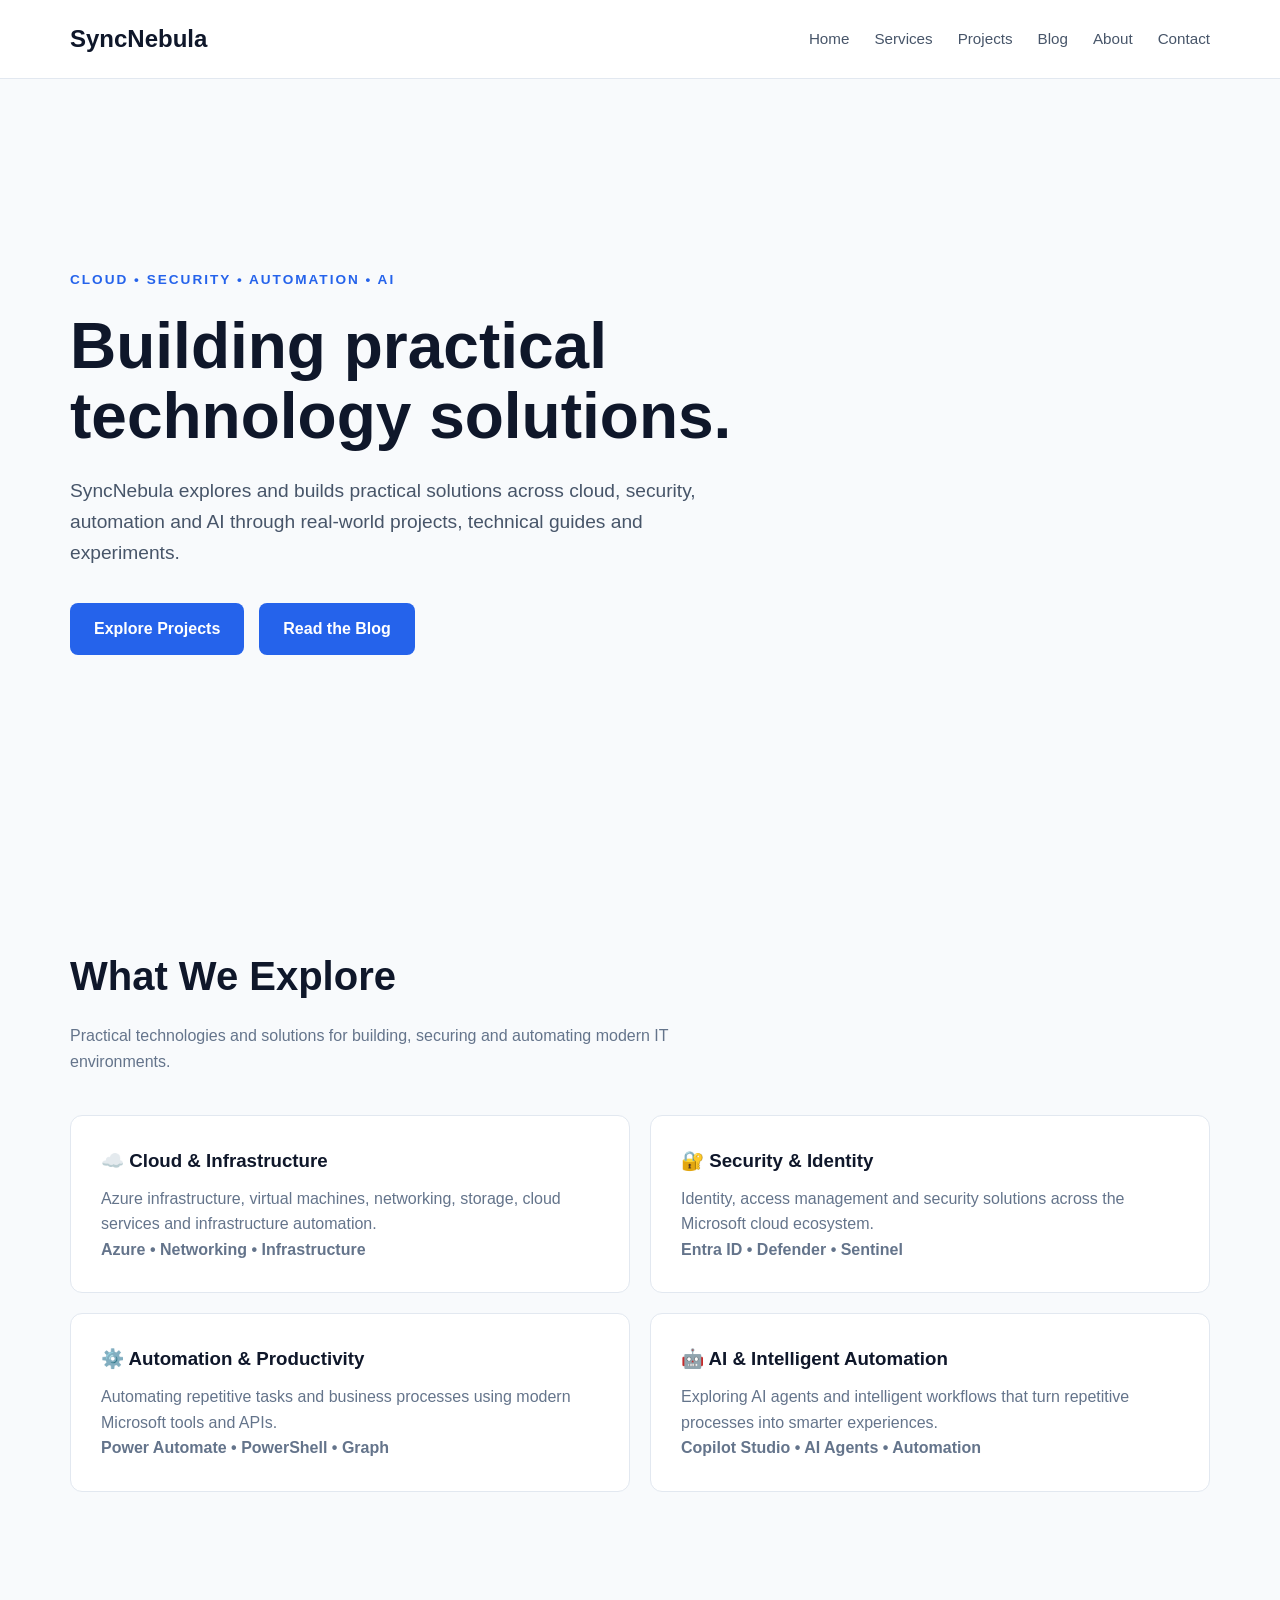
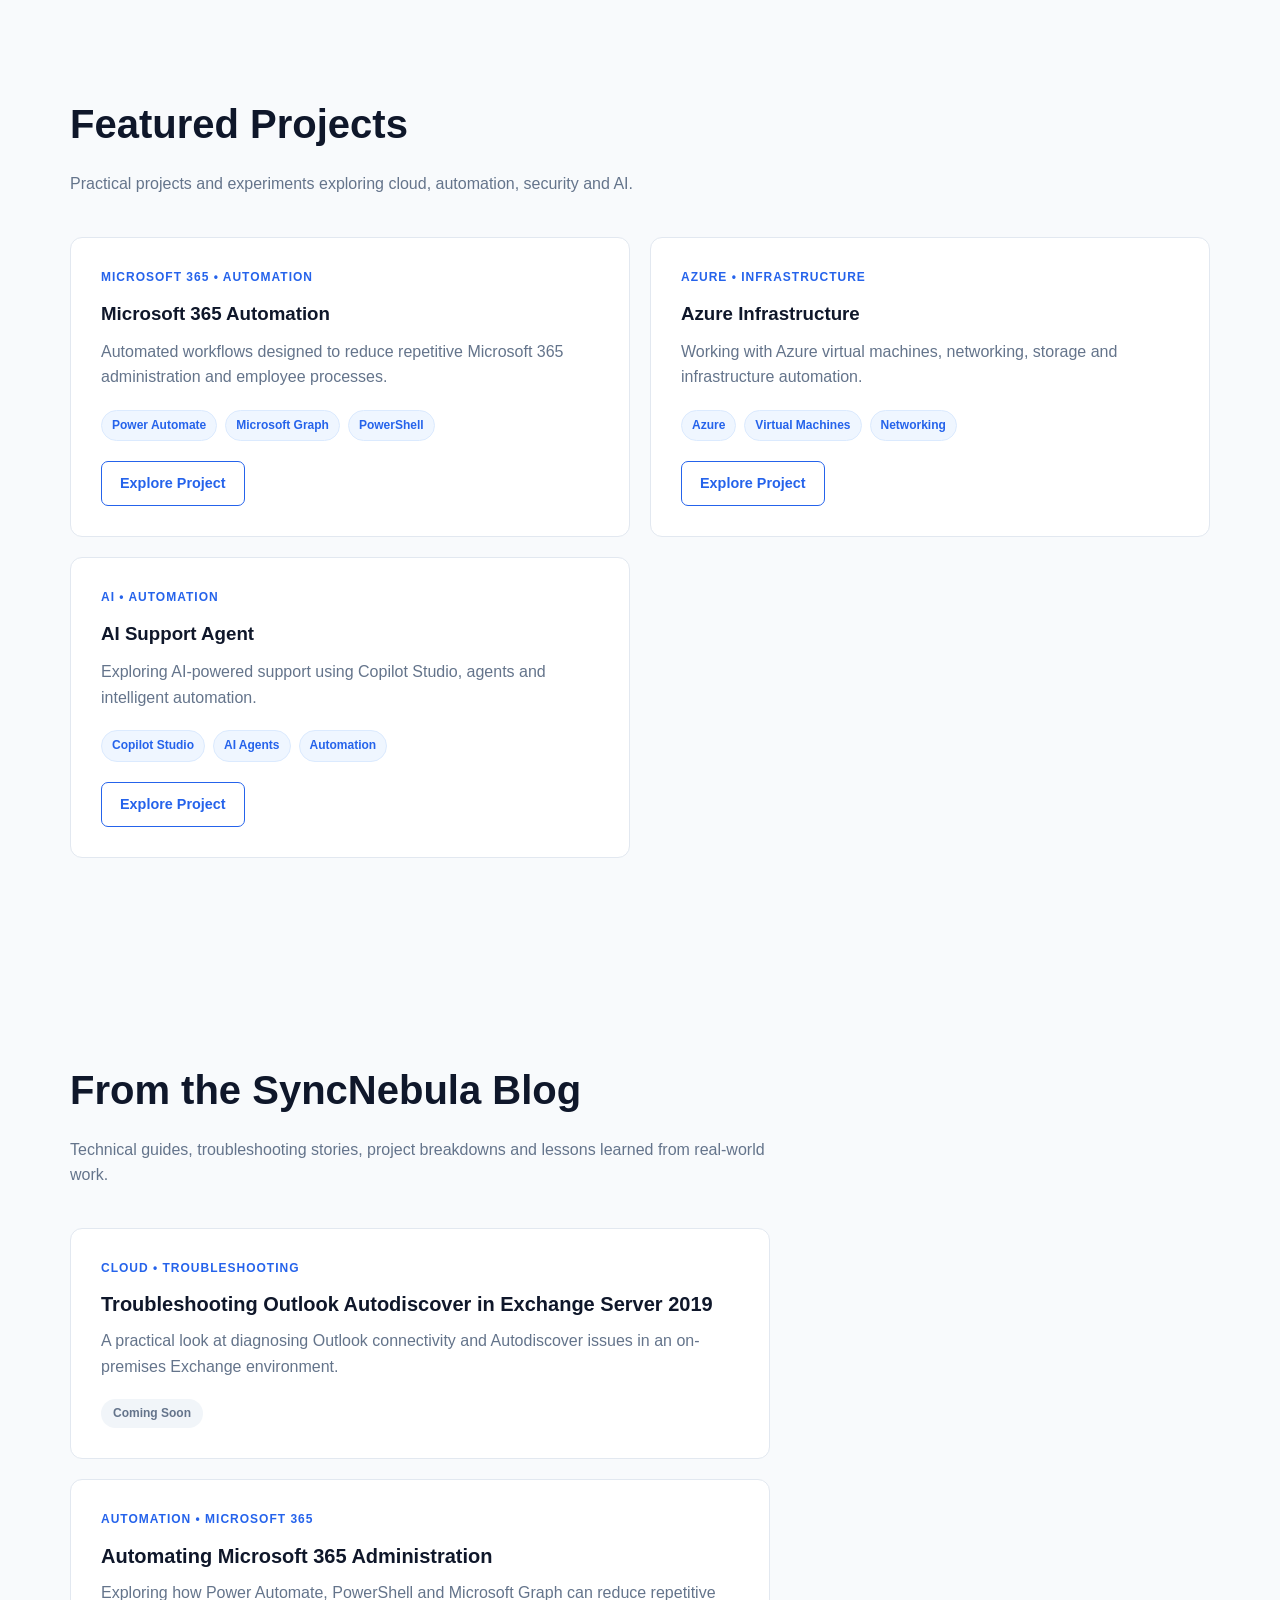
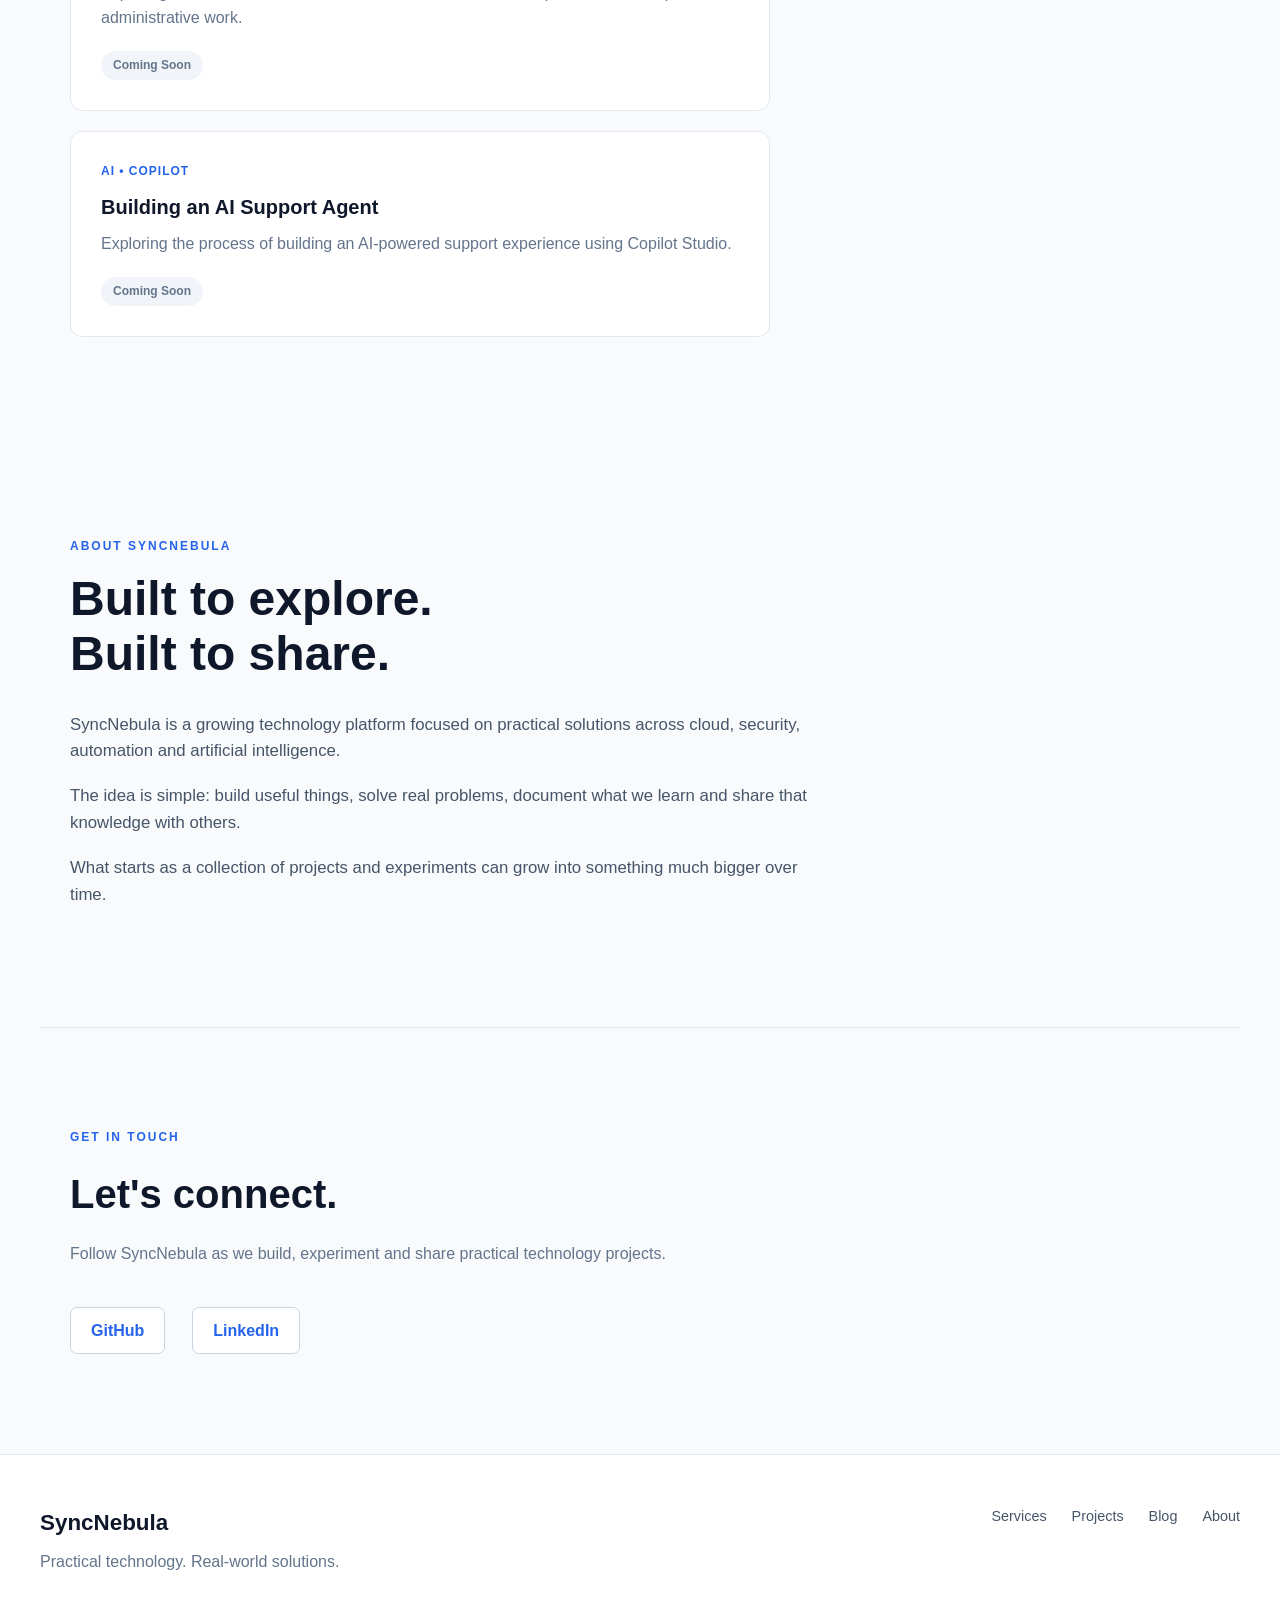
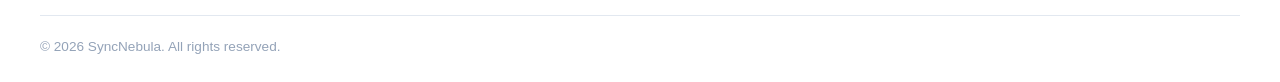
==== index.html @ e16dbbd5 "Fix stylesheet path" ====
<!DOCTYPE html>
<html lang="en">
<head>
    <meta charset="UTF-8">
    <meta name="viewport" content="width=device-width, initial-scale=1.0">

    <title>SyncNebula | Cloud, Security, Automation & AI</title>

    <meta name="description"
          content="SyncNebula explores and builds practical solutions across cloud, security, automation and AI.">

    <link rel="stylesheet" href="CSS/style.css">
</head>

<body>

    <!-- Navigation -->
    <header>
        <nav>
            <a href="#home" class="logo">SyncNebula</a>

            <div class="nav-links">
                <a href="#home">Home</a>
                <a href="#services">Services</a>
                <a href="#projects">Projects</a>
                <a href="#blog">Blog</a>
                <a href="#about">About</a>
                <a href="#contact">Contact</a>
            </div>
        </nav>
    </header>


    <!-- Main Content -->
    <main>

        <!-- Hero -->
        <section id="home" class="hero">

            <p class="eyebrow">CLOUD • SECURITY • AUTOMATION • AI</p>

            <h1>Building practical<br>technology solutions.</h1>

            <p class="hero-text">
                SyncNebula explores and builds practical solutions across
                cloud, security, automation and AI through real-world
                projects, technical guides and experiments.
            </p>

            <div class="hero-buttons">
                <a href="#projects">Explore Projects</a>
                <a href="#blog">Read the Blog</a>
            </div>

        </section>


       <!-- Services -->
<section id="services">

    <h2>What We Explore</h2>

    <p>
        Practical technologies and solutions for building,
        securing and automating modern IT environments.
    </p>

    <div class="services-grid">

        <article>
            <h3>☁️ Cloud & Infrastructure</h3>

            <p>
                Azure infrastructure, virtual machines, networking,
                storage, cloud services and infrastructure automation.
            </p>

            <p>
                <strong>Azure • Networking • Infrastructure</strong>
            </p>
        </article>


        <article>
            <h3>🔐 Security & Identity</h3>

            <p>
                Identity, access management and security solutions
                across the Microsoft cloud ecosystem.
            </p>

            <p>
                <strong>Entra ID • Defender • Sentinel</strong>
            </p>
        </article>


        <article>
            <h3>⚙️ Automation & Productivity</h3>

            <p>
                Automating repetitive tasks and business processes
                using modern Microsoft tools and APIs.
            </p>

            <p>
                <strong>Power Automate • PowerShell • Graph</strong>
            </p>
        </article>


        <article>
            <h3>🤖 AI & Intelligent Automation</h3>

            <p>
                Exploring AI agents and intelligent workflows that
                turn repetitive processes into smarter experiences.
            </p>

            <p>
                <strong>Copilot Studio • AI Agents • Automation</strong>
            </p>
        </article>

    </div>

</section>


      <!-- Projects -->
<section id="projects">

    <h2>Featured Projects</h2>

    <p>
        Practical projects and experiments exploring cloud,
        automation, security and AI.
    </p>

    <div class="projects-grid">

        <article>

            <p class="project-category">
                MICROSOFT 365 • AUTOMATION
            </p>

            <h3>Microsoft 365 Automation</h3>

            <p>
                Automated workflows designed to reduce repetitive
                Microsoft 365 administration and employee processes.
            </p>

            <div class="project-tags">
                <span>Power Automate</span>
                <span>Microsoft Graph</span>
                <span>PowerShell</span>
            </div>

            <a href="#blog" class="project-button">
                Explore Project
            </a>

        </article>


        <article>

            <p class="project-category">
                AZURE • INFRASTRUCTURE
            </p>

            <h3>Azure Infrastructure</h3>

            <p>
                Working with Azure virtual machines, networking,
                storage and infrastructure automation.
            </p>

            <div class="project-tags">
                <span>Azure</span>
                <span>Virtual Machines</span>
                <span>Networking</span>
            </div>

            <a href="#blog" class="project-button">
                Explore Project
            </a>

        </article>


        <article>

            <p class="project-category">
                AI • AUTOMATION
            </p>

            <h3>AI Support Agent</h3>

            <p>
                Exploring AI-powered support using Copilot Studio,
                agents and intelligent automation.
            </p>

            <div class="project-tags">
                <span>Copilot Studio</span>
                <span>AI Agents</span>
                <span>Automation</span>
            </div>

            <a href="#blog" class="project-button">
                Explore Project
            </a>

        </article>

    </div>

</section>

      <!-- Blog -->
<section id="blog">

    <h2>From the SyncNebula Blog</h2>

    <p>
        Technical guides, troubleshooting stories, project
        breakdowns and lessons learned from real-world work.
    </p>

    <div class="blog-grid">

        <article class="blog-card">

            <p class="blog-category">
                CLOUD • TROUBLESHOOTING
            </p>

            <h3>
                Troubleshooting Outlook Autodiscover
                in Exchange Server 2019
            </h3>

            <p>
                A practical look at diagnosing Outlook connectivity
                and Autodiscover issues in an on-premises Exchange
                environment.
            </p>

            <span class="blog-status">
                Coming Soon
            </span>

        </article>


        <article class="blog-card">

            <p class="blog-category">
                AUTOMATION • MICROSOFT 365
            </p>

            <h3>
                Automating Microsoft 365 Administration
            </h3>

            <p>
                Exploring how Power Automate, PowerShell and Microsoft
                Graph can reduce repetitive administrative work.
            </p>

            <span class="blog-status">
                Coming Soon
            </span>

        </article>


        <article class="blog-card">

            <p class="blog-category">
                AI • COPILOT
            </p>

            <h3>
                Building an AI Support Agent
            </h3>

            <p>
                Exploring the process of building an AI-powered
                support experience using Copilot Studio.
            </p>

            <span class="blog-status">
                Coming Soon
            </span>

        </article>

    </div>

</section>


        <!-- About -->
<section id="about">

    <p class="section-label">ABOUT SYNCNEBULA</p>

    <h2>Built to explore.<br>Built to share.</h2>

    <p class="about-text">
        SyncNebula is a growing technology platform focused on
        practical solutions across cloud, security, automation
        and artificial intelligence.
    </p>

    <p class="about-text">
        The idea is simple: build useful things, solve real
        problems, document what we learn and share that knowledge
        with others.
    </p>

    <p class="about-text">
        What starts as a collection of projects and experiments
        can grow into something much bigger over time.
    </p>

</section>


       <!-- Contact -->
<section id="contact">

    <p class="section-label">GET IN TOUCH</p>

    <h2>Let's connect.</h2>

    <p>
        Follow SyncNebula as we build, experiment and share
        practical technology projects.
    </p>

    <div class="contact-links">

        <a href="https://github.com/DiegoS-Ghub"
           target="_blank"
           rel="noopener noreferrer">
            GitHub
        </a>

        <a href="https://www.linkedin.com/"
           target="_blank"
           rel="noopener noreferrer">
            LinkedIn
        </a>

    </div>

</section>

  <!-- Footer -->
<footer>

    <div class="footer-content">

        <div>
            <a href="#home" class="footer-logo">SyncNebula</a>

            <p>
                Practical technology. Real-world solutions.
            </p>
        </div>

        <div class="footer-links">
            <a href="#services">Services</a>
            <a href="#projects">Projects</a>
            <a href="#blog">Blog</a>
            <a href="#about">About</a>
        </div>

    </div>

    <div class="footer-bottom">
        <p>© 2026 SyncNebula. All rights reserved.</p>
    </div>

</footer>
</html>
---- CSS/style.css ----
/* =========================
   SyncNebula - Light Theme
   ========================= */

* {
    margin: 0;
    padding: 0;
    box-sizing: border-box;
}

html {
    scroll-behavior: smooth;
}

body {
    font-family: Arial, Helvetica, sans-serif;
    background: #f8fafc;
    color: #0f172a;
    line-height: 1.6;
}

/* Navigation */

header {
    position: sticky;
    top: 0;
    z-index: 1000;
    background: rgba(255, 255, 255, 0.95);
    border-bottom: 1px solid #e2e8f0;
}

nav {
    max-width: 1200px;
    margin: auto;
    padding: 20px 30px;
    display: flex;
    justify-content: space-between;
    align-items: center;
}

.logo {
    color: #0f172a;
    text-decoration: none;
    font-size: 1.5rem;
    font-weight: 700;
}

.nav-links {
    display: flex;
    gap: 25px;
}

.nav-links a {
    color: #475569;
    text-decoration: none;
    font-size: 0.95rem;
    transition: color 0.2s ease;
}

.nav-links a:hover {
    color: #2563eb;
}

/* General sections */

section {
    max-width: 1200px;
    margin: auto;
    padding: 100px 30px;
}

section h2 {
    font-size: 2.5rem;
    margin-bottom: 15px;
    color: #0f172a;
}

section > p {
    color: #64748b;
    max-width: 700px;
    margin-bottom: 40px;
}

/* Hero */

.hero {
    min-height: 85vh;
    display: flex;
    flex-direction: column;
    justify-content: center;
    align-items: flex-start;
}

.eyebrow {
    color: #2563eb;
    font-size: 0.85rem;
    font-weight: 700;
    letter-spacing: 2px;
    margin-bottom: 20px;
}

.hero h1 {
    font-size: 4rem;
    line-height: 1.1;
    margin-bottom: 25px;
    color: #0f172a;
}

.hero-text {
    color: #475569;
    font-size: 1.2rem;
    max-width: 650px;
    margin-bottom: 35px;
}

.hero-buttons {
    display: flex;
    gap: 15px;
}

.hero-buttons a {
    padding: 13px 24px;
    border-radius: 8px;
    text-decoration: none;
    font-weight: 700;
    background: #2563eb;
    color: white;
    transition: background 0.2s ease;
}

.hero-buttons a:hover {
    background: #1d4ed8;
}

/* Cards */

.services-grid,
.projects-grid {
    display: grid;
    grid-template-columns: repeat(2, 1fr);
    gap: 20px;
}

.services-grid article,
.projects-grid article {
    background: #ffffff;
    border: 1px solid #e2e8f0;
    border-radius: 12px;
    padding: 30px;
    transition: transform 0.2s ease, box-shadow 0.2s ease;
}

.services-grid article:hover,
.projects-grid article:hover {
    transform: translateY(-4px);
    box-shadow: 0 10px 25px rgba(15, 23, 42, 0.08);
}

.services-grid h3,
.projects-grid h3 {
    margin-bottom: 10px;
    color: #0f172a;
}

.services-grid p,
.projects-grid p {
    color: #64748b;
}

/* Blog */

#blog article {
    background: #ffffff;
    border: 1px solid #e2e8f0;
    border-radius: 12px;
    padding: 30px;
    max-width: 700px;
}

#blog article h3 {
    margin-bottom: 10px;
    color: #0f172a;
}

#blog article p {
    color: #64748b;
}

/* Contact */

#contact a {
    display: inline-block;
    margin-right: 15px;
    color: #2563eb;
    text-decoration: none;
    font-weight: 700;
}

#contact a:hover {
    text-decoration: underline;
}

/* Footer */

footer {
    border-top: 1px solid #e2e8f0;
    background: #ffffff;
    padding: 50px 30px 25px;
}

.footer-content {
    max-width: 1200px;
    margin: auto;
    display: flex;
    justify-content: space-between;
    align-items: flex-start;
    gap: 40px;
}

.footer-logo {
    color: #0f172a;
    text-decoration: none;
    font-size: 1.4rem;
    font-weight: 700;
}

.footer-content p {
    color: #64748b;
    margin-top: 8px;
}

.footer-links {
    display: flex;
    gap: 25px;
}

.footer-links a {
    color: #475569;
    text-decoration: none;
    font-size: 0.9rem;
}

.footer-links a:hover {
    color: #2563eb;
}

.footer-bottom {
    max-width: 1200px;
    margin: 40px auto 0;
    padding-top: 20px;
    border-top: 1px solid #e2e8f0;
}

.footer-bottom p {
    color: #94a3b8;
    font-size: 0.85rem;
    margin: 0;
}

/* Footer mobile */

@media (max-width: 768px) {

    .footer-content {
        flex-direction: column;
    }

    .footer-links {
        flex-wrap: wrap;
        gap: 15px;
    }
}

/* Blog */

.blog-grid {
    display: grid;
    grid-template-columns: repeat(3, 1fr);
    gap: 20px;
}

.blog-card {
    background: #ffffff;
    border: 1px solid #e2e8f0;
    border-radius: 12px;
    padding: 30px;
    transition: transform 0.2s ease, box-shadow 0.2s ease;
}

.blog-card:hover {
    transform: translateY(-4px);
    box-shadow: 0 10px 25px rgba(15, 23, 42, 0.08);
}

.blog-category {
    color: #2563eb !important;
    font-size: 0.75rem;
    font-weight: 700;
    letter-spacing: 1px;
    margin-bottom: 12px;
}

.blog-card h3 {
    color: #0f172a;
    font-size: 1.25rem;
    line-height: 1.4;
    margin-bottom: 15px;
}

.blog-card p:not(.blog-category) {
    color: #64748b;
    margin-bottom: 20px;
}

.blog-status {
    display: inline-block;
    background: #f1f5f9;
    color: #64748b;
    border-radius: 20px;
    padding: 5px 12px;
    font-size: 0.75rem;
    font-weight: 600;
}

/* About */

.section-label {
    color: #2563eb !important;
    font-size: 0.75rem;
    font-weight: 700;
    letter-spacing: 2px;
    margin-bottom: 15px;
}

#about h2 {
    font-size: 3rem;
    line-height: 1.15;
    margin-bottom: 30px;
}

.about-text {
    color: #475569 !important;
    font-size: 1.05rem;
    margin-bottom: 18px;
    max-width: 750px;
}

/* Contact */

#contact {
    border-top: 1px solid #e2e8f0;
}

.contact-links {
    display: flex;
    gap: 12px;
    margin-top: 25px;
}

.contact-links a {
    display: inline-block;
    padding: 10px 20px;
    border: 1px solid #cbd5e1;
    border-radius: 7px;
    color: #2563eb;
    background: #ffffff;
    text-decoration: none;
    font-weight: 700;
    transition: all 0.2s ease;
}

.contact-links a:hover {
    background: #2563eb;
    border-color: #2563eb;
    color: #ffffff;
}

/* Mobile */

@media (max-width: 768px) {

    nav {
        flex-direction: column;
        gap: 15px;
    }

    .nav-links {
        flex-wrap: wrap;
        justify-content: center;
        gap: 15px;
    }

    .hero h1 {
        font-size: 2.7rem;
    }

    .services-grid,
    .projects-grid {
        grid-template-columns: 1fr;
    }

    section {
        padding: 70px 20px;
    }
}

    .blog-grid {
    grid-template-columns: 1fr;
}

/* Project buttons */

.project-category {
    color: #2563eb !important;
    font-size: 0.75rem;
    font-weight: 700;
    letter-spacing: 1px;
    margin-bottom: 12px;
}

.projects-grid article {
    display: flex;
    flex-direction: column;
    align-items: flex-start;
}

.project-button {
    display: inline-block;
    margin-top: 20px;
    padding: 10px 18px;
    border: 1px solid #2563eb;
    border-radius: 7px;
    color: #2563eb;
    text-decoration: none;
    font-size: 0.9rem;
    font-weight: 700;
    transition: all 0.2s ease;
}

.project-button:hover {
    background: #2563eb;
    color: #ffffff;
}

/* Project technology tags */

.project-tags {
    display: flex;
    flex-wrap: wrap;
    gap: 8px;
    margin-top: 20px;
}

.project-tags span {
    background: #eff6ff;
    color: #2563eb;
    border: 1px solid #dbeafe;
    border-radius: 20px;
    padding: 5px 10px;
    font-size: 0.75rem;
    font-weight: 600;
}
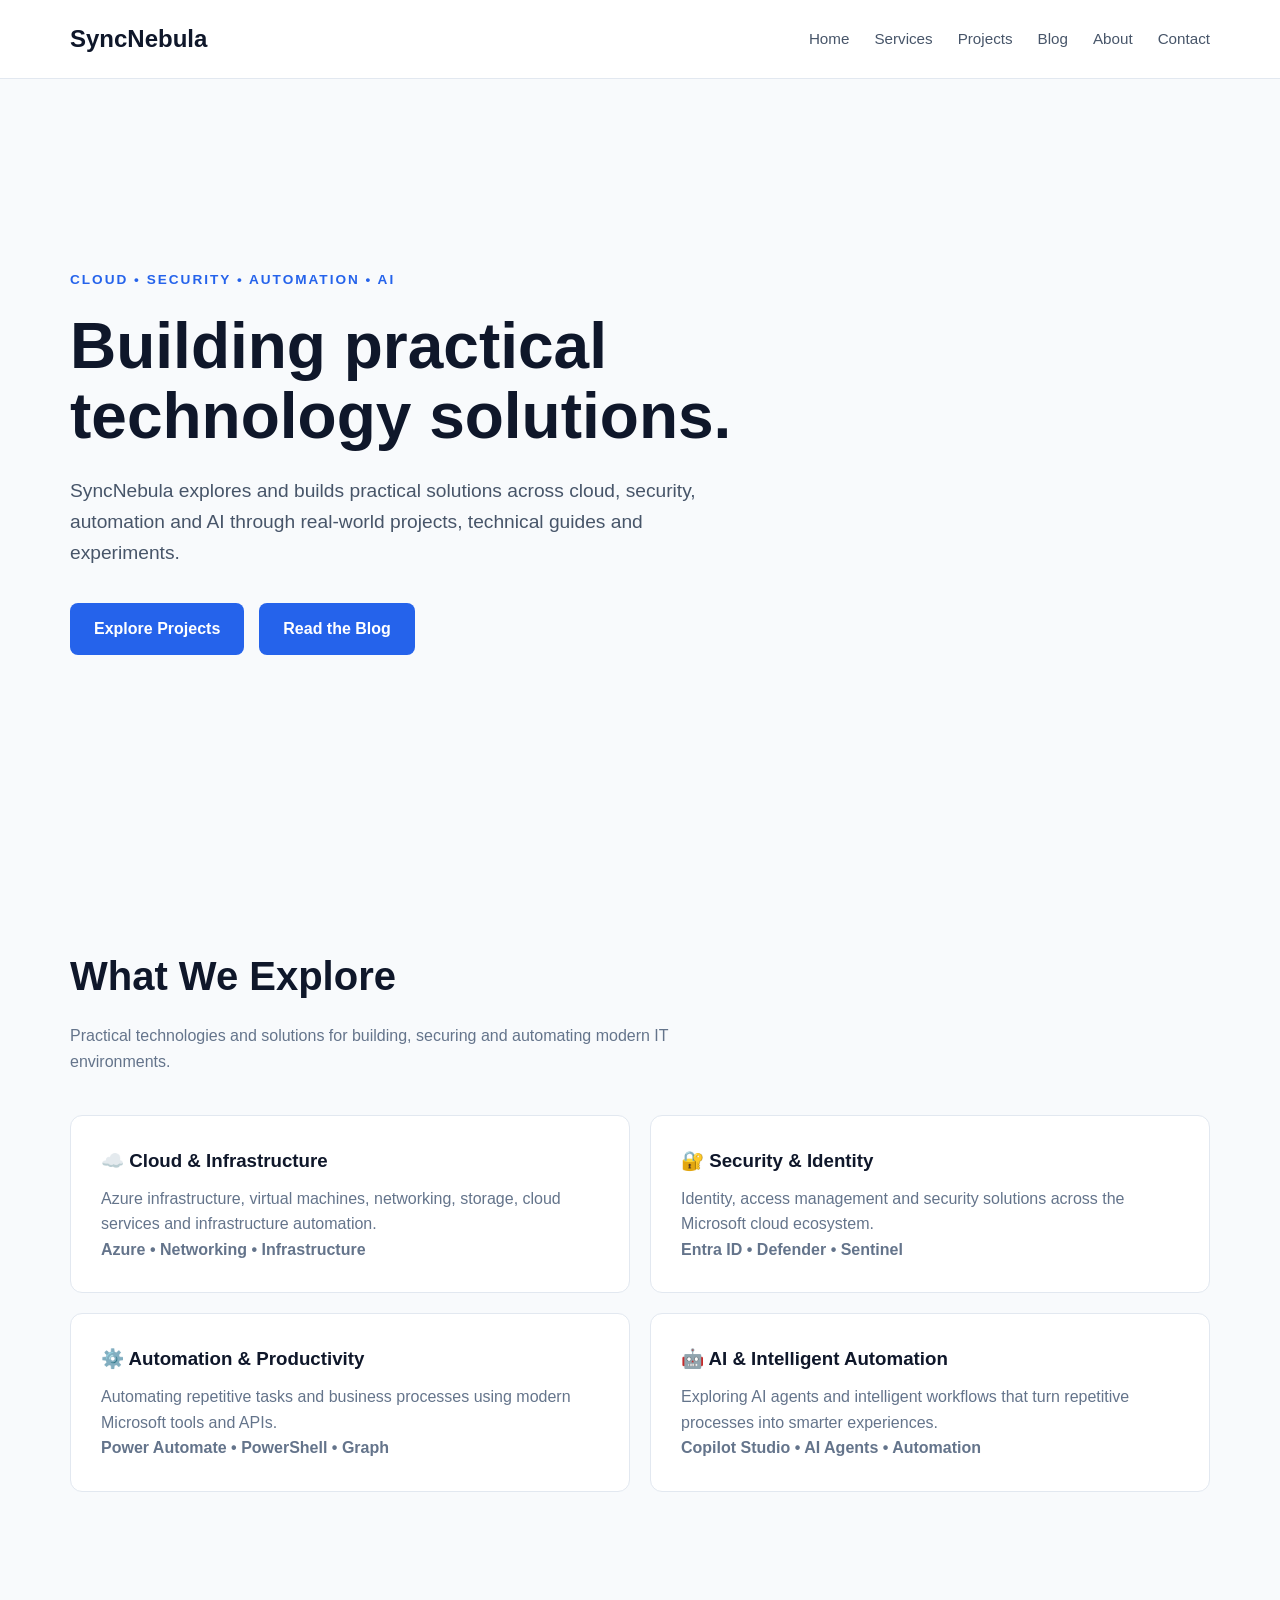
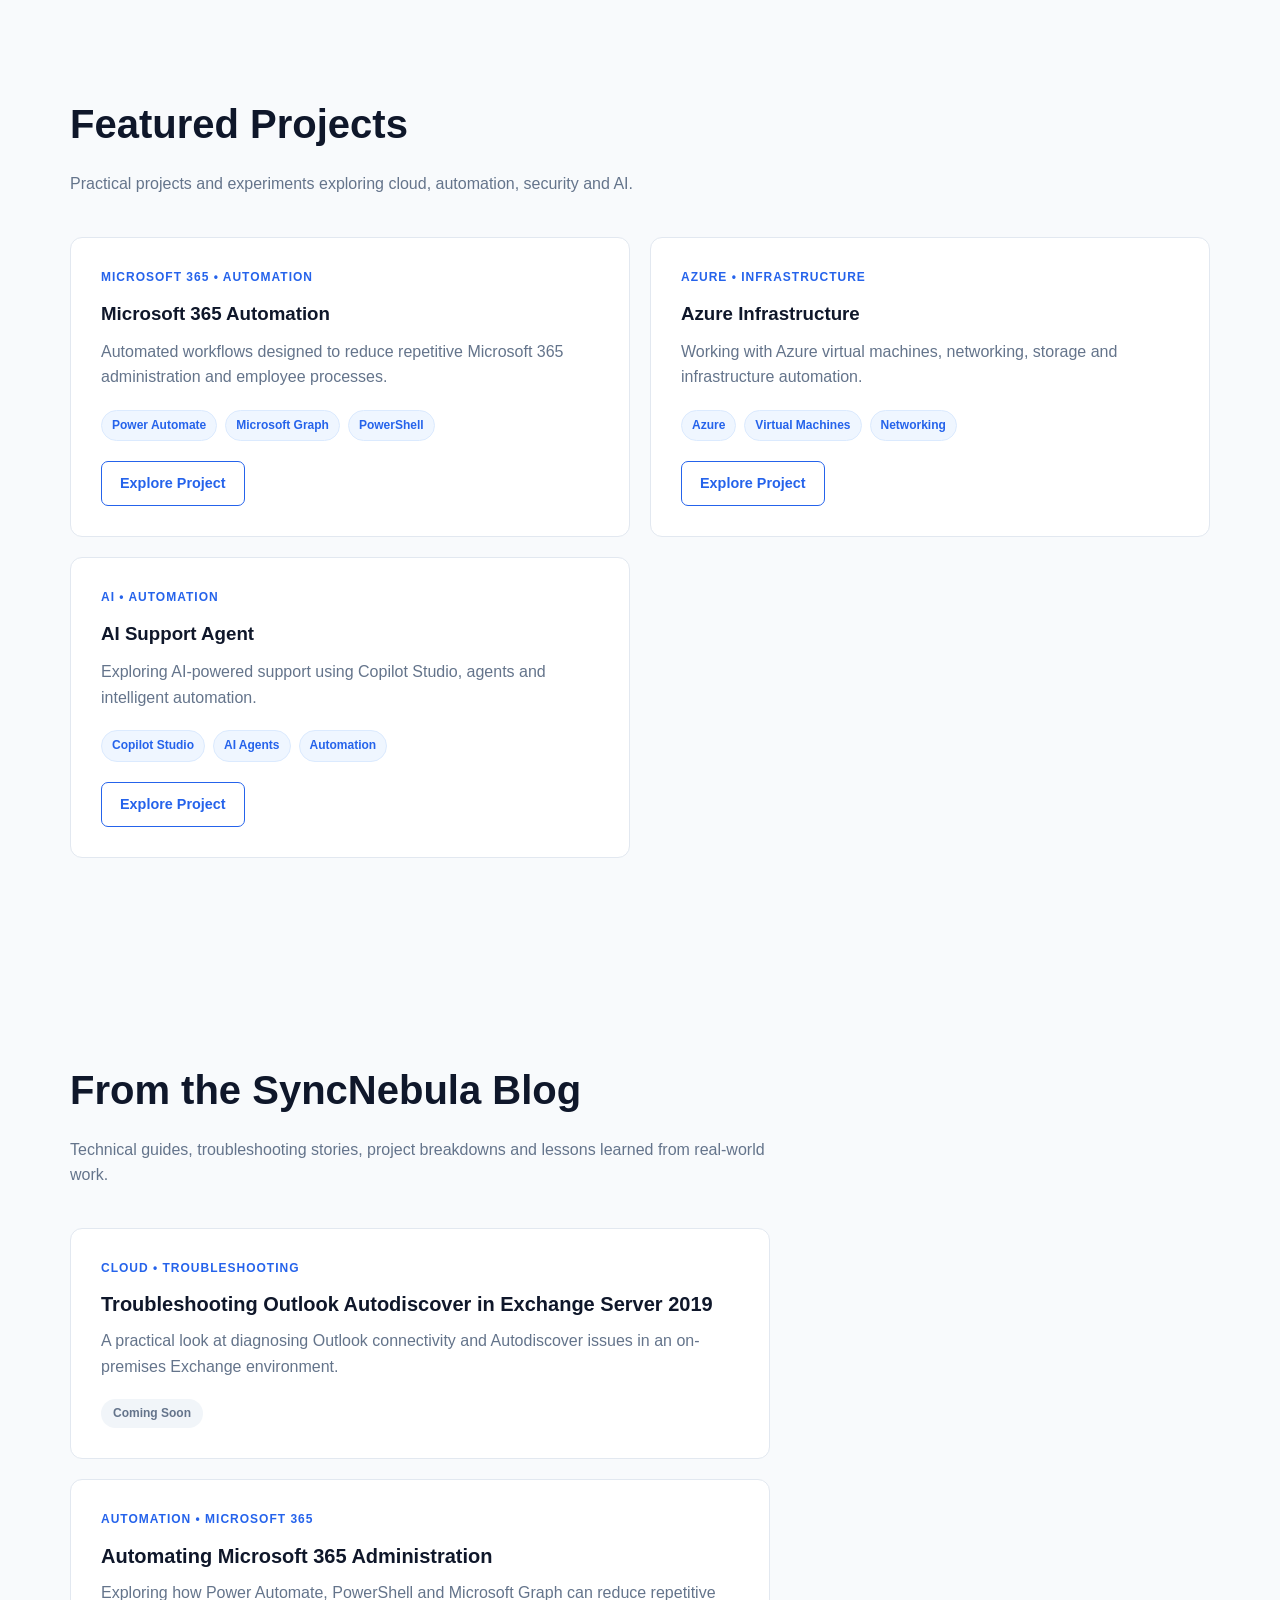
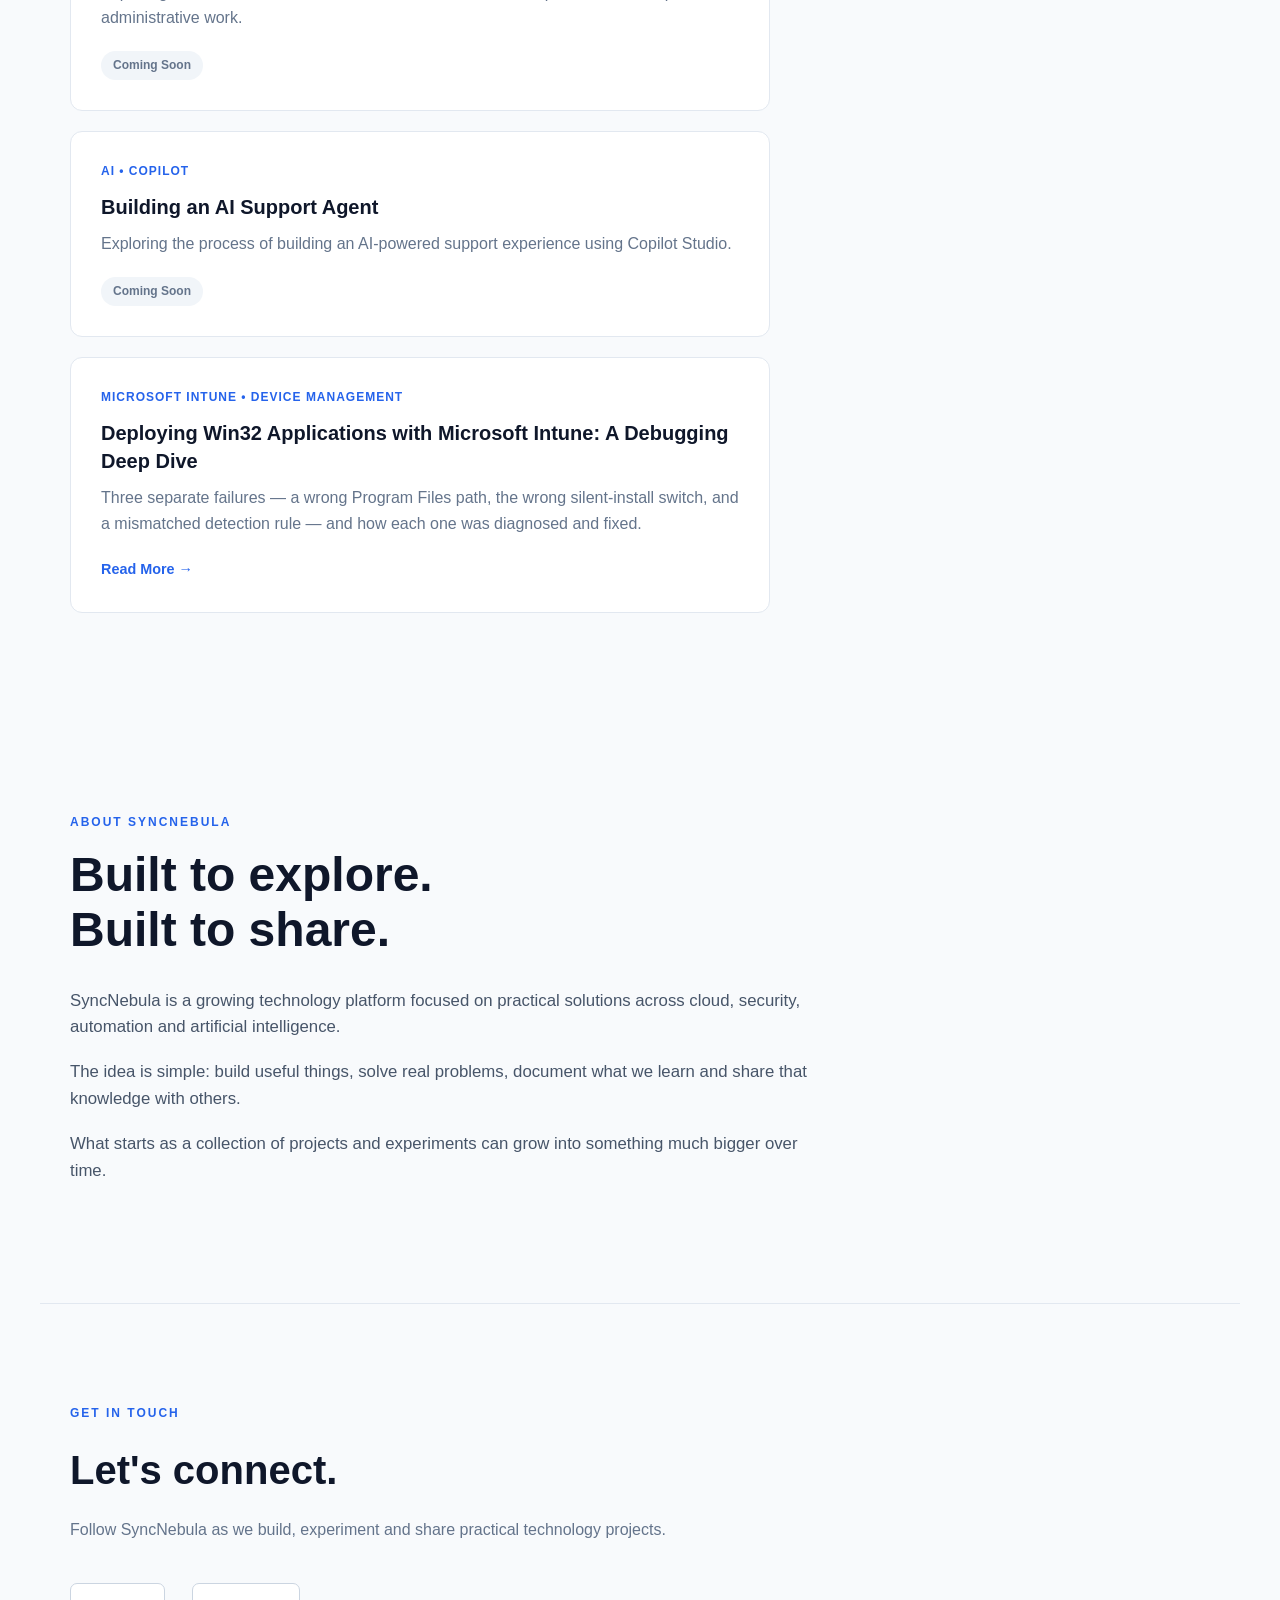
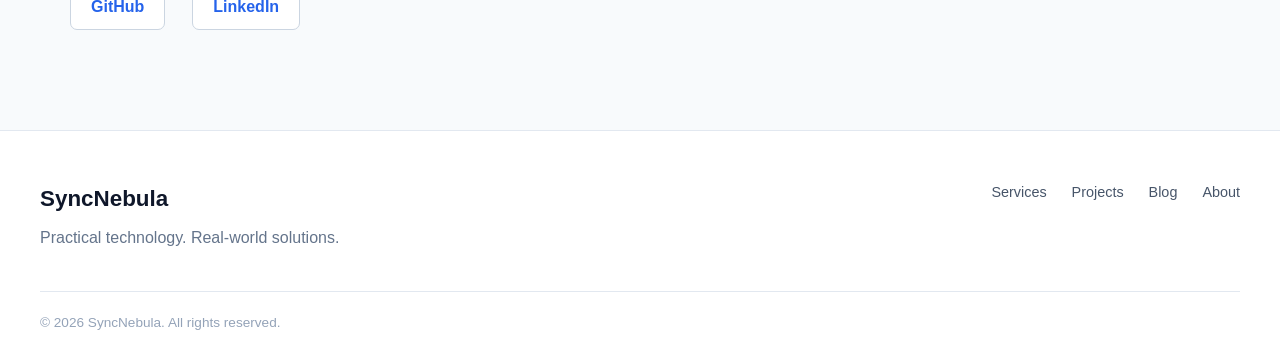
==== commit 86ef97bb: "Add Intune Win32 app deployment blog post" ====
--- a/index.html
+++ b/index.html
@@ -299,6 +299,30 @@
 
         </article>
 
+
+        <article class="blog-card">
+
+    <p class="blog-category">
+        MICROSOFT INTUNE • DEVICE MANAGEMENT
+    </p>
+
+    <h3>
+        Deploying Win32 Applications with Microsoft Intune:
+        A Debugging Deep Dive
+    </h3>
+
+    <p>
+        Three separate failures — a wrong Program Files path, the wrong
+        silent-install switch, and a mismatched detection rule — and how
+        each one was diagnosed and fixed.
+    </p>
+
+    <a href="blog/intune-win32-app-deployment.html" class="blog-link">
+        Read More →
+    </a>
+
+</article>
+
     </div>
 
 </section>
--- a/CSS/style.css
+++ b/CSS/style.css
@@ -459,4 +459,181 @@
     padding: 5px 10px;
     font-size: 0.75rem;
     font-weight: 600;
+}
+
+/* =========================
+   Blog Post Article Styles
+   (append to style.css)
+   ========================= */
+
+.post-hero {
+    padding-top: 60px;
+    padding-bottom: 40px;
+    border-bottom: 1px solid #e2e8f0;
+}
+
+.post-hero .blog-category {
+    margin-bottom: 18px;
+}
+
+.post-hero h1 {
+    font-size: 2.75rem;
+    line-height: 1.2;
+    color: #0f172a;
+    margin-bottom: 18px;
+    max-width: 850px;
+}
+
+.post-meta {
+    color: #64748b;
+    font-size: 0.9rem;
+}
+
+.post-meta span {
+    margin-right: 18px;
+}
+
+article.post-body {
+    max-width: 780px;
+    margin: 0 auto;
+    padding: 60px 30px;
+}
+
+article.post-body h2 {
+    font-size: 1.75rem;
+    color: #0f172a;
+    margin-top: 50px;
+    margin-bottom: 18px;
+}
+
+article.post-body h3 {
+    font-size: 1.3rem;
+    color: #0f172a;
+    margin-top: 35px;
+    margin-bottom: 14px;
+}
+
+article.post-body p {
+    color: #334155;
+    margin-bottom: 18px;
+    font-size: 1.02rem;
+}
+
+article.post-body ul,
+article.post-body ol {
+    color: #334155;
+    margin: 0 0 20px 22px;
+}
+
+article.post-body li {
+    margin-bottom: 8px;
+}
+
+article.post-body strong {
+    color: #0f172a;
+}
+
+article.post-body blockquote {
+    border-left: 3px solid #2563eb;
+    background: #eff6ff;
+    padding: 16px 22px;
+    margin: 25px 0;
+    border-radius: 0 8px 8px 0;
+    color: #1e3a8a;
+    font-weight: 600;
+}
+
+article.post-body code {
+    background: #f1f5f9;
+    color: #be185d;
+    padding: 2px 7px;
+    border-radius: 5px;
+    font-family: "SFMono-Regular", Consolas, "Liberation Mono", Menlo, monospace;
+    font-size: 0.9em;
+}
+
+article.post-body pre {
+    background: #0f172a;
+    color: #e2e8f0;
+    padding: 20px;
+    border-radius: 10px;
+    overflow-x: auto;
+    margin: 20px 0 28px;
+    font-size: 0.88rem;
+    line-height: 1.5;
+}
+
+article.post-body pre code {
+    background: none;
+    color: inherit;
+    padding: 0;
+}
+
+article.post-body table {
+    width: 100%;
+    border-collapse: collapse;
+    margin: 25px 0 30px;
+    font-size: 0.92rem;
+}
+
+article.post-body th {
+    background: #f8fafc;
+    color: #0f172a;
+    text-align: left;
+    padding: 12px 16px;
+    border: 1px solid #e2e8f0;
+}
+
+article.post-body td {
+    padding: 12px 16px;
+    border: 1px solid #e2e8f0;
+    color: #475569;
+}
+
+article.post-body hr {
+    border: none;
+    border-top: 1px solid #e2e8f0;
+    margin: 45px 0;
+}
+
+.post-tags {
+    display: flex;
+    flex-wrap: wrap;
+    gap: 8px;
+    margin: 30px 0 10px;
+}
+
+.blog-link {
+    display: inline-block;
+    color: #2563eb;
+    text-decoration: none;
+    font-weight: 700;
+    font-size: 0.9rem;
+}
+
+.blog-link:hover {
+    text-decoration: underline;
+}
+
+.post-back {
+    display: inline-block;
+    margin-bottom: 20px;
+    color: #2563eb;
+    text-decoration: none;
+    font-weight: 700;
+    font-size: 0.9rem;
+}
+
+.post-back:hover {
+    text-decoration: underline;
+}
+
+@media (max-width: 768px) {
+    .post-hero h1 {
+        font-size: 2rem;
+    }
+
+    article.post-body {
+        padding: 40px 20px;
+    }
 }
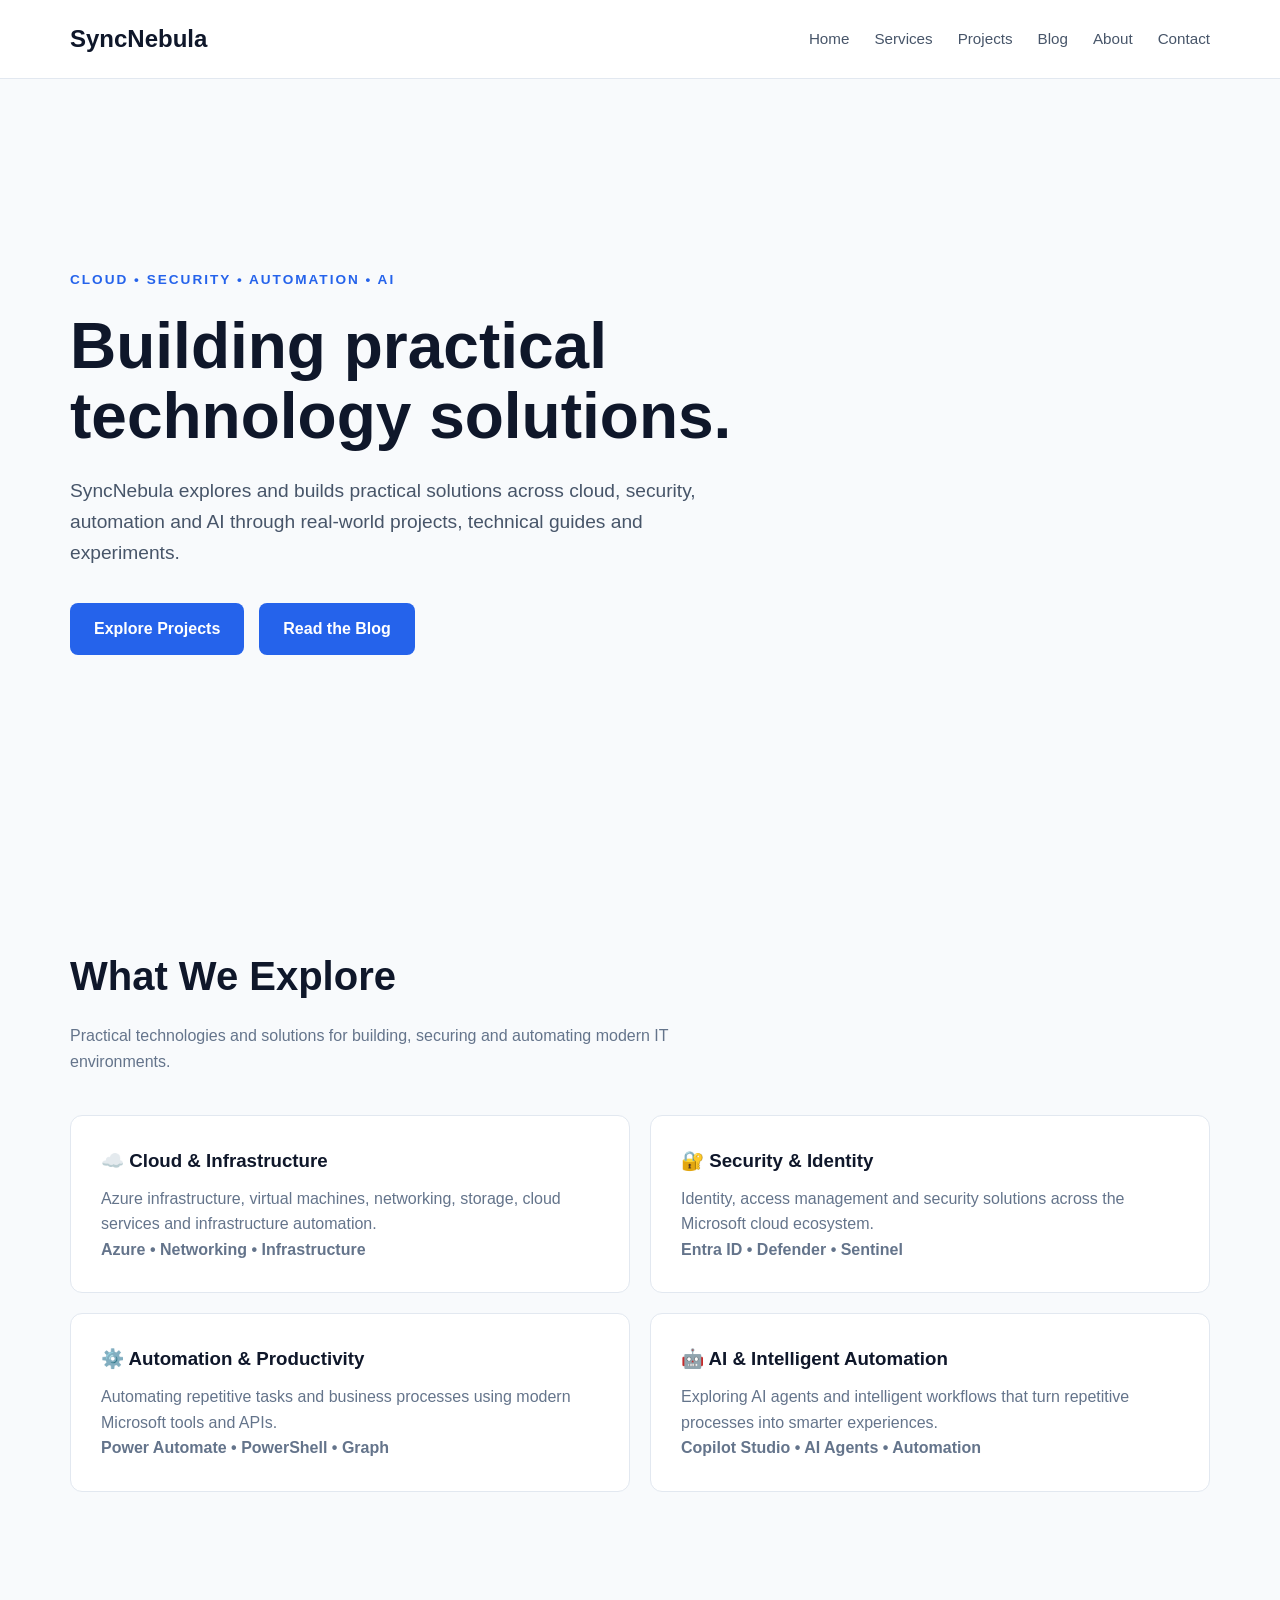
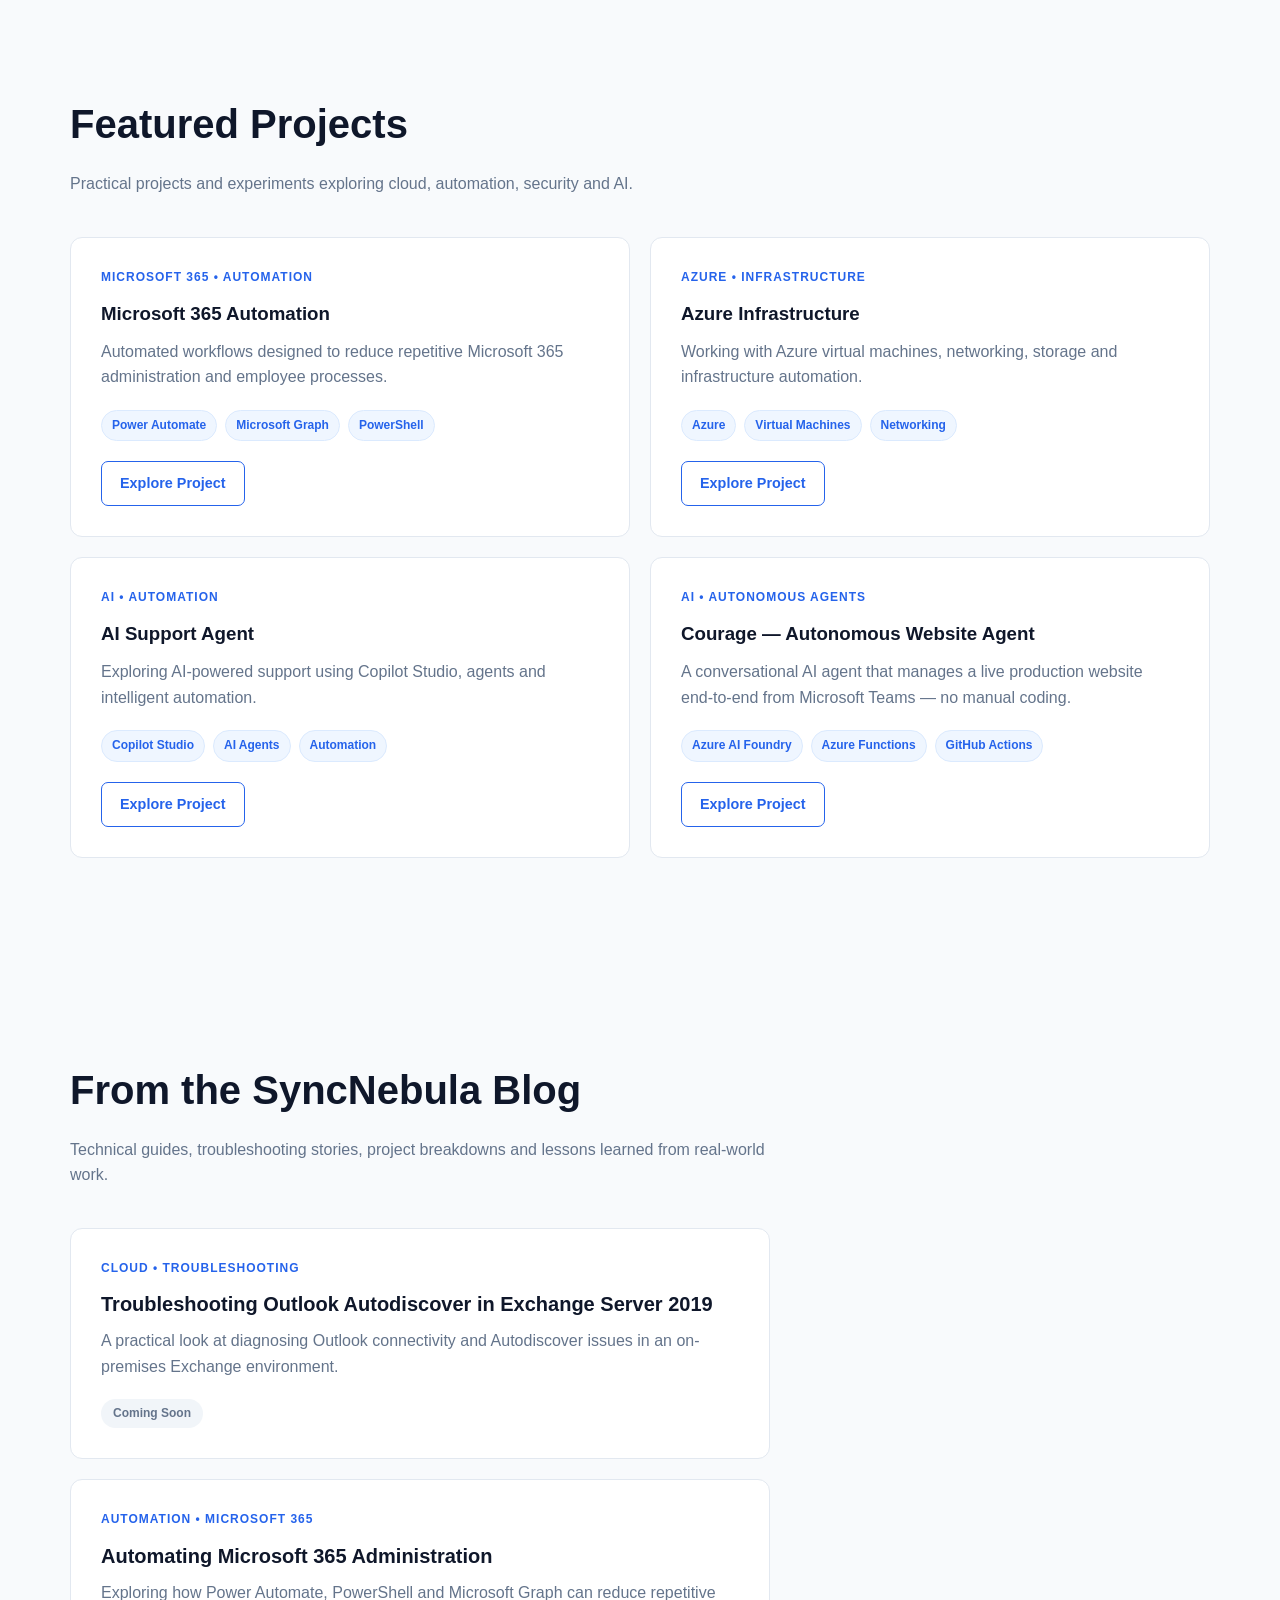
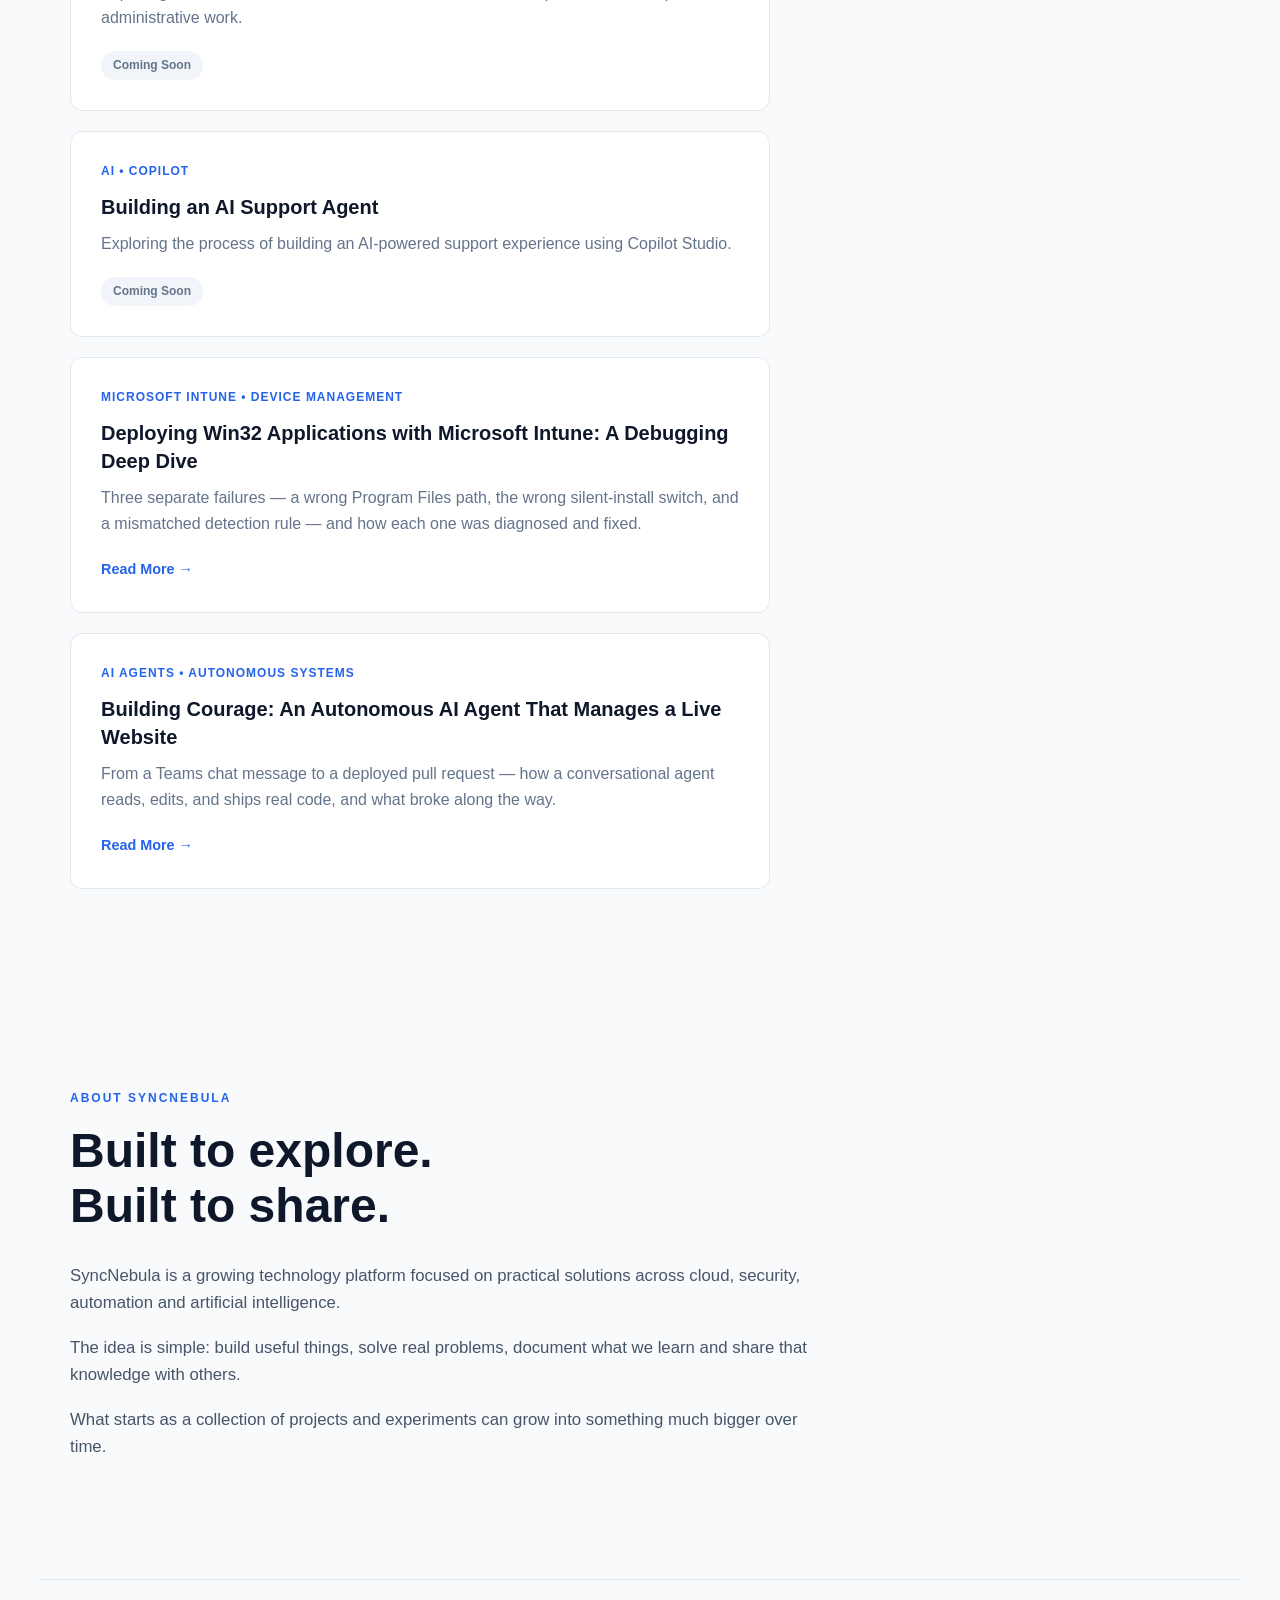
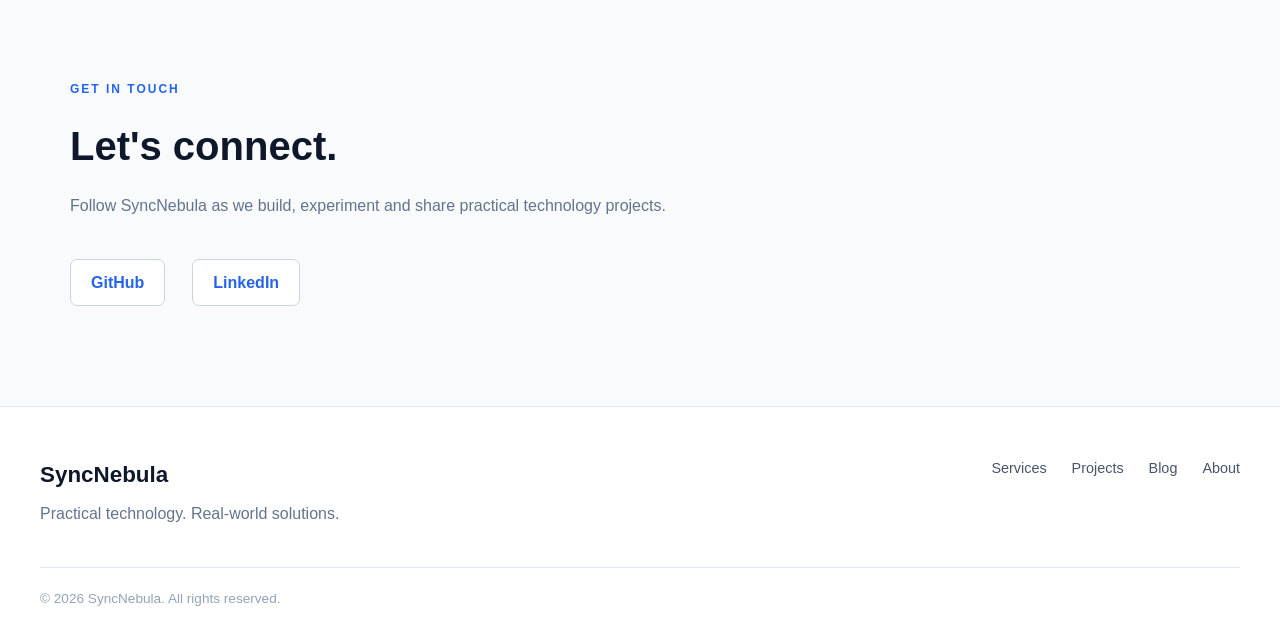
==== commit 371c0d67: "Add Courage project Post page" ====
--- a/index.html
+++ b/index.html
@@ -216,6 +216,32 @@
 
         </article>
 
+
+        <article>
+
+            <p class="project-category">
+                AI • AUTONOMOUS AGENTS
+            </p>
+
+            <h3>Courage — Autonomous Website Agent</h3>
+
+            <p>
+                A conversational AI agent that manages a live production
+                website end-to-end from Microsoft Teams — no manual coding.
+            </p>
+
+            <div class="project-tags">
+                <span>Azure AI Foundry</span>
+                <span>Azure Functions</span>
+                <span>GitHub Actions</span>
+            </div>
+
+            <a href="blog/courage-autonomous-ai-agent.html" class="project-button">
+                Explore Project
+            </a>
+
+        </article>
+
     </div>
 
 </section>
@@ -323,6 +349,30 @@
 
 </article>
 
+
+        <article class="blog-card">
+
+            <p class="blog-category">
+                AI AGENTS • AUTONOMOUS SYSTEMS
+            </p>
+
+            <h3>
+                Building Courage: An Autonomous AI Agent
+                That Manages a Live Website
+            </h3>
+
+            <p>
+                From a Teams chat message to a deployed pull request —
+                how a conversational agent reads, edits, and ships real
+                code, and what broke along the way.
+            </p>
+
+            <a href="blog/courage-autonomous-ai-agent.html" class="blog-link">
+                Read More →
+            </a>
+
+        </article>
+
     </div>
 
 </section>
@@ -369,13 +419,13 @@
 
     <div class="contact-links">
 
-        <a href="https://github.com/DiegoS-Ghub"
+        <a href="https://github.com/"
            target="_blank"
            rel="noopener noreferrer">
             GitHub
         </a>
 
-        <a href="https://www.linkedin.com/"
+        <a href="https://www.linkedin.com/in/farooq-ahmed-41237a21a/"
            target="_blank"
            rel="noopener noreferrer">
             LinkedIn
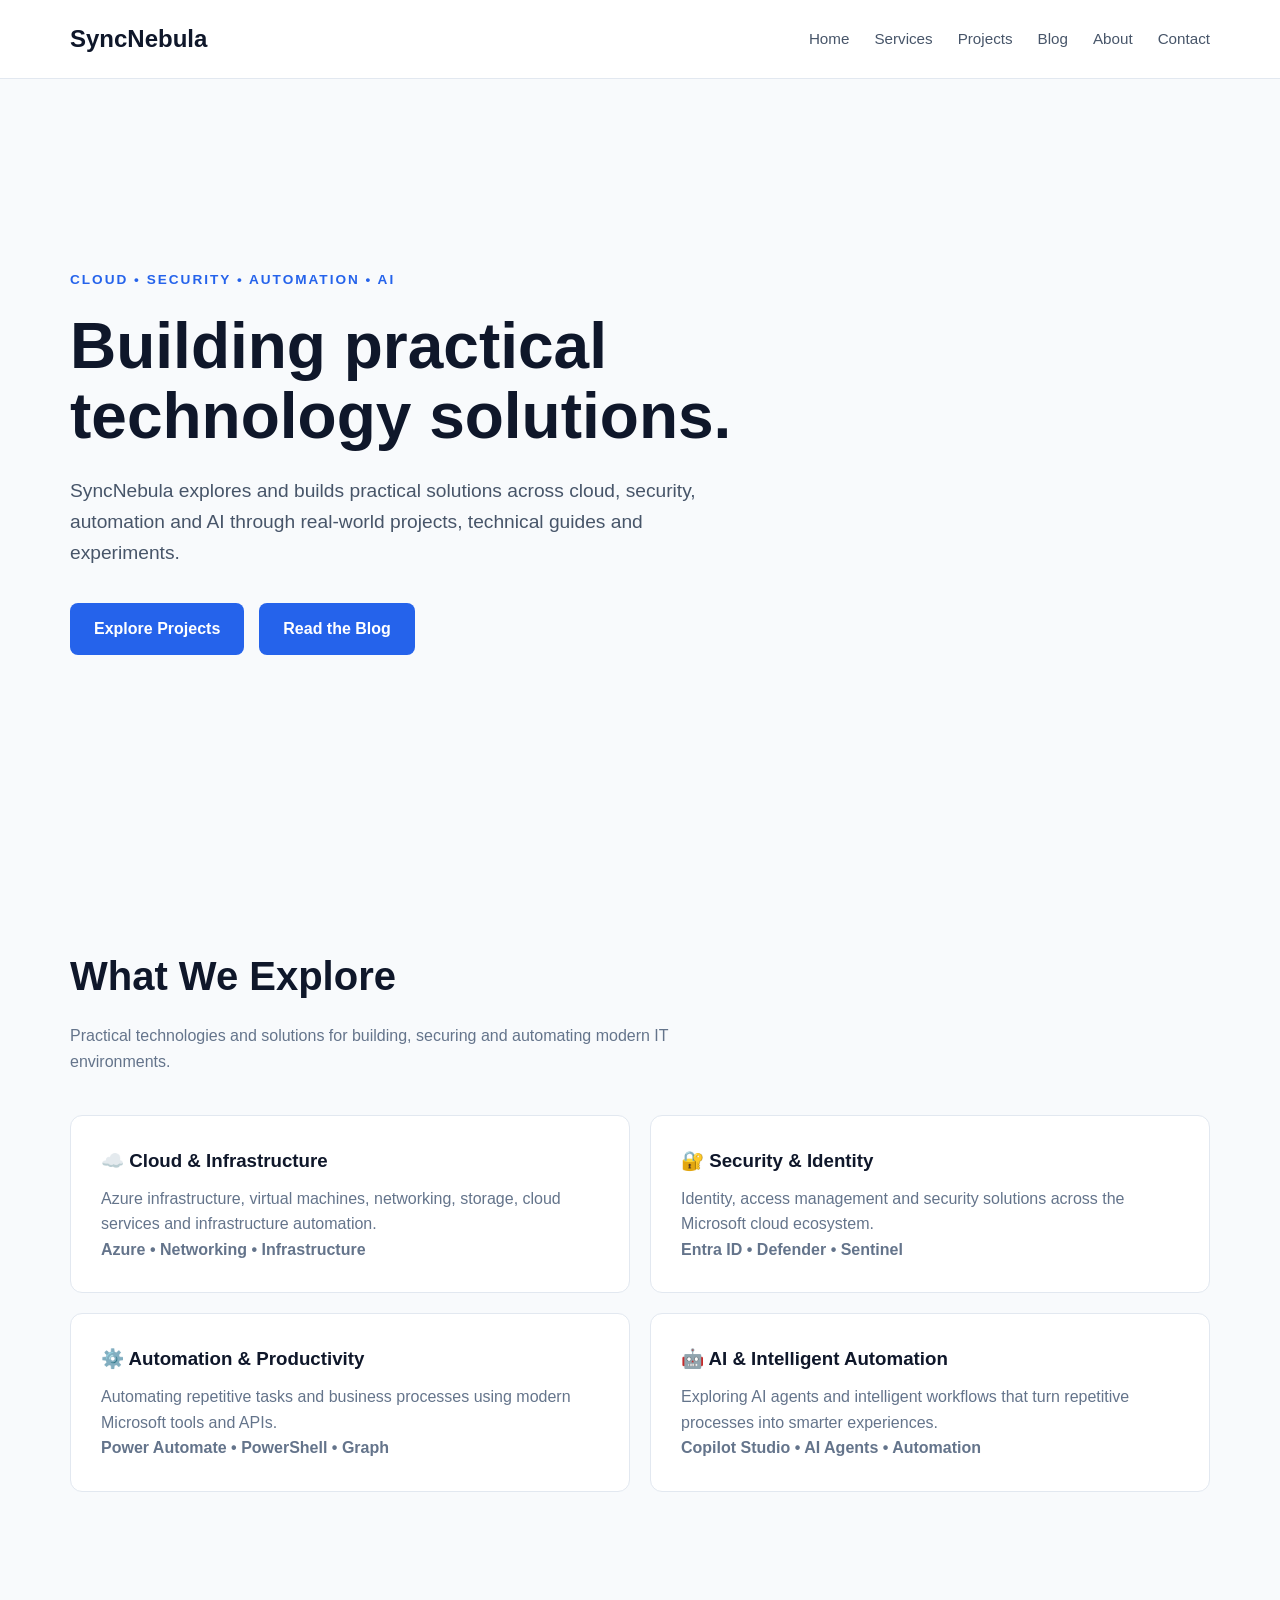
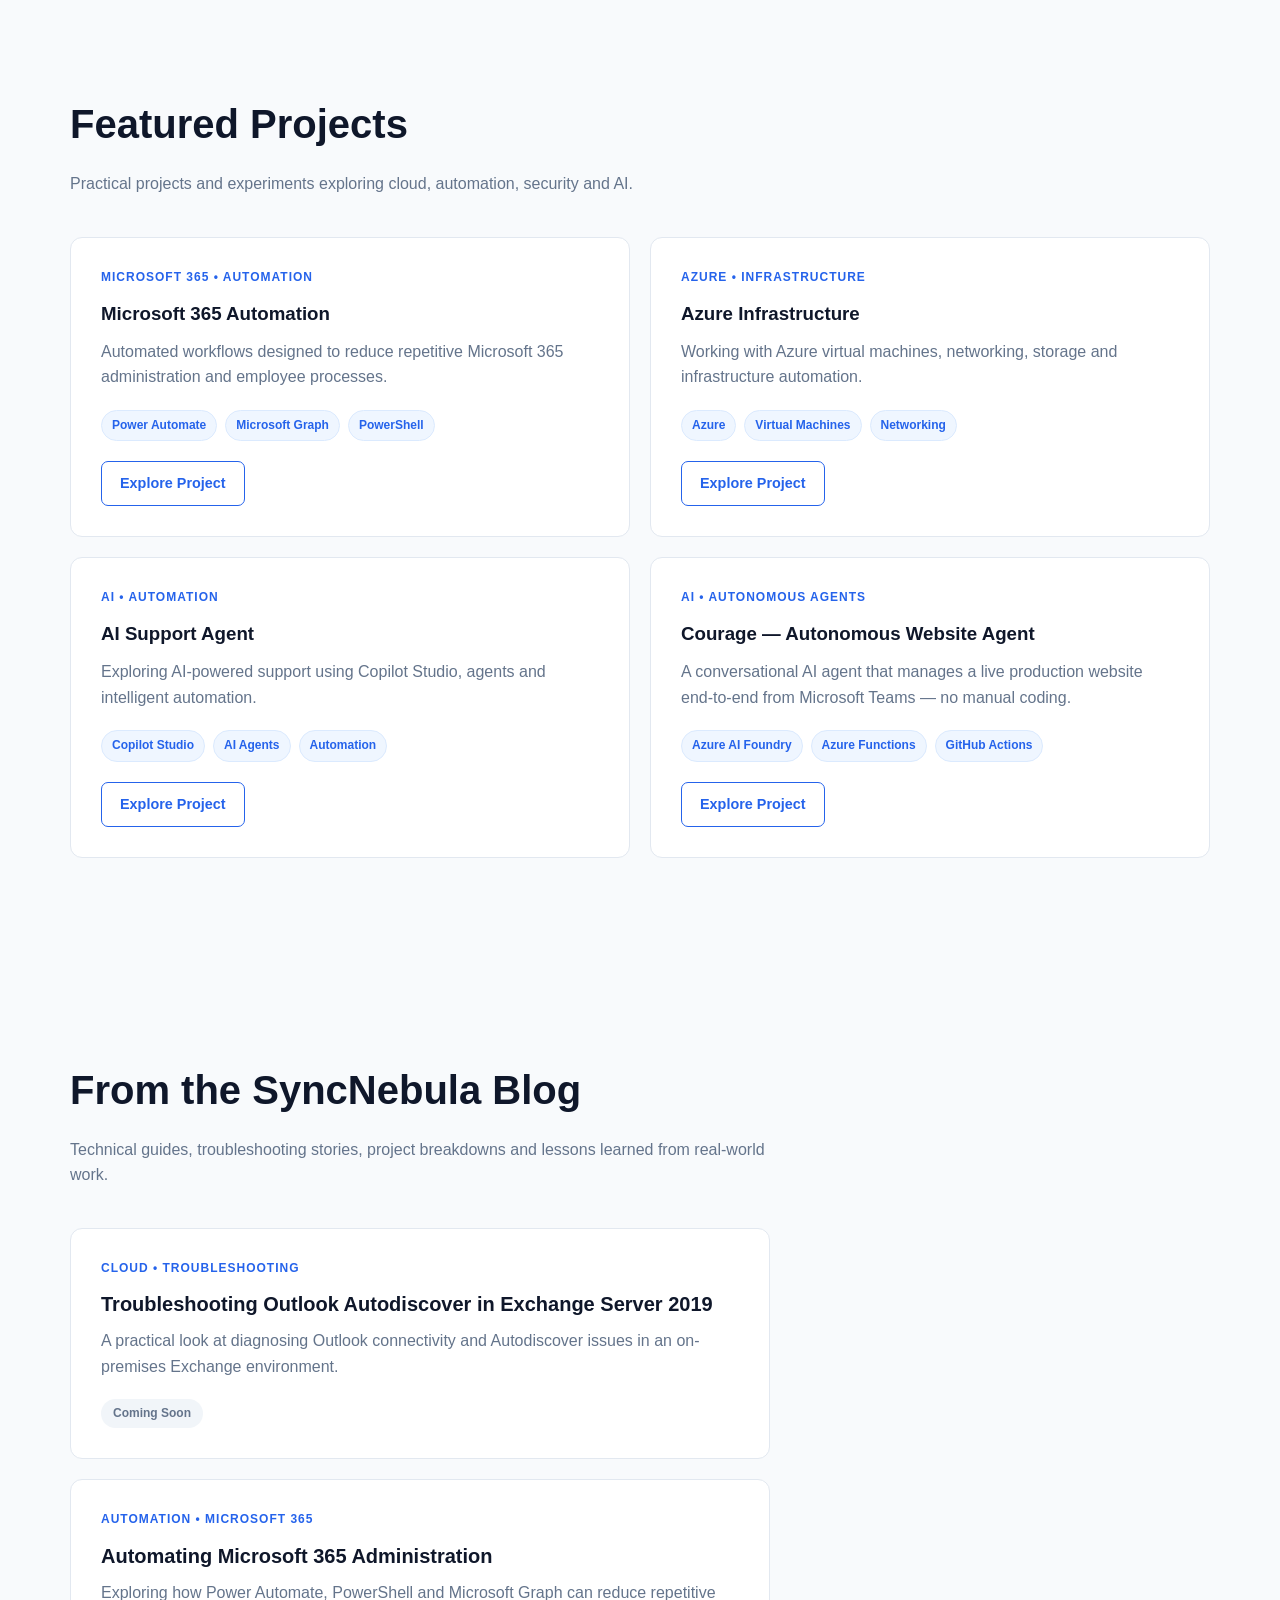
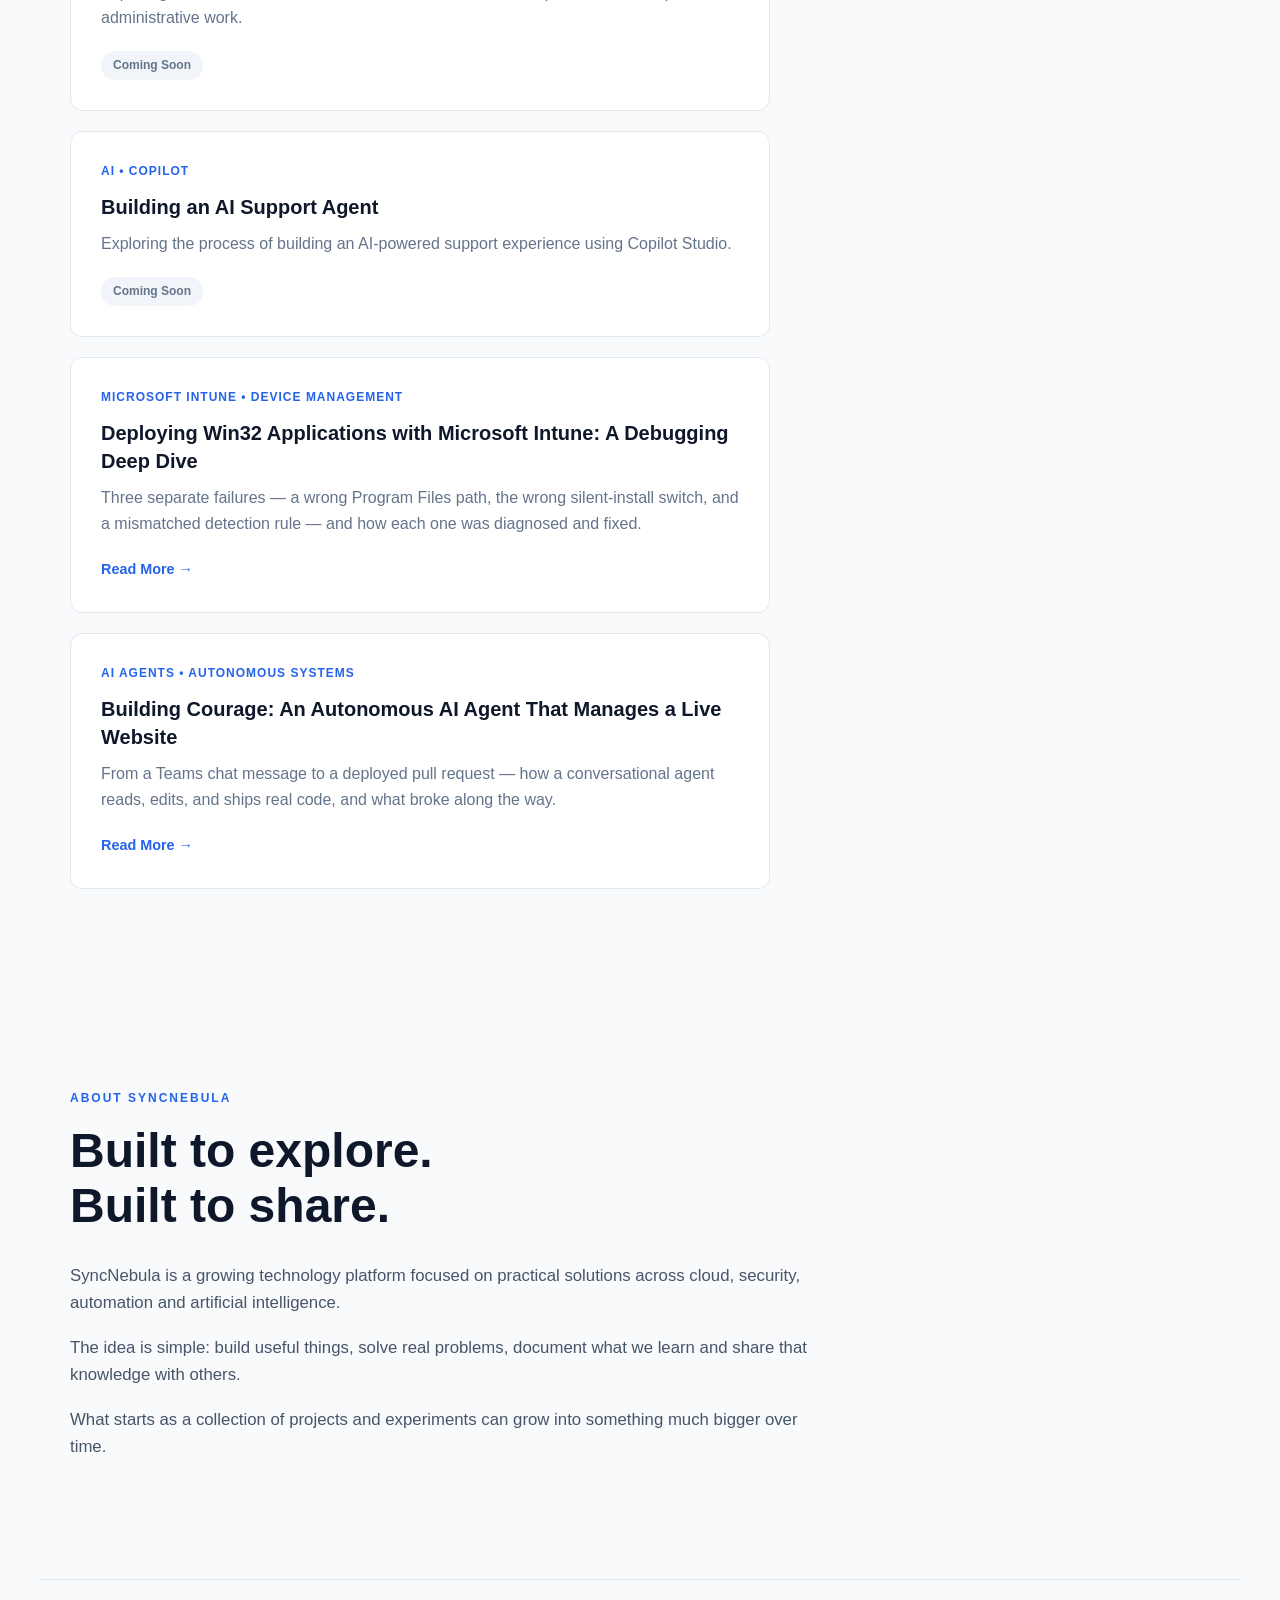
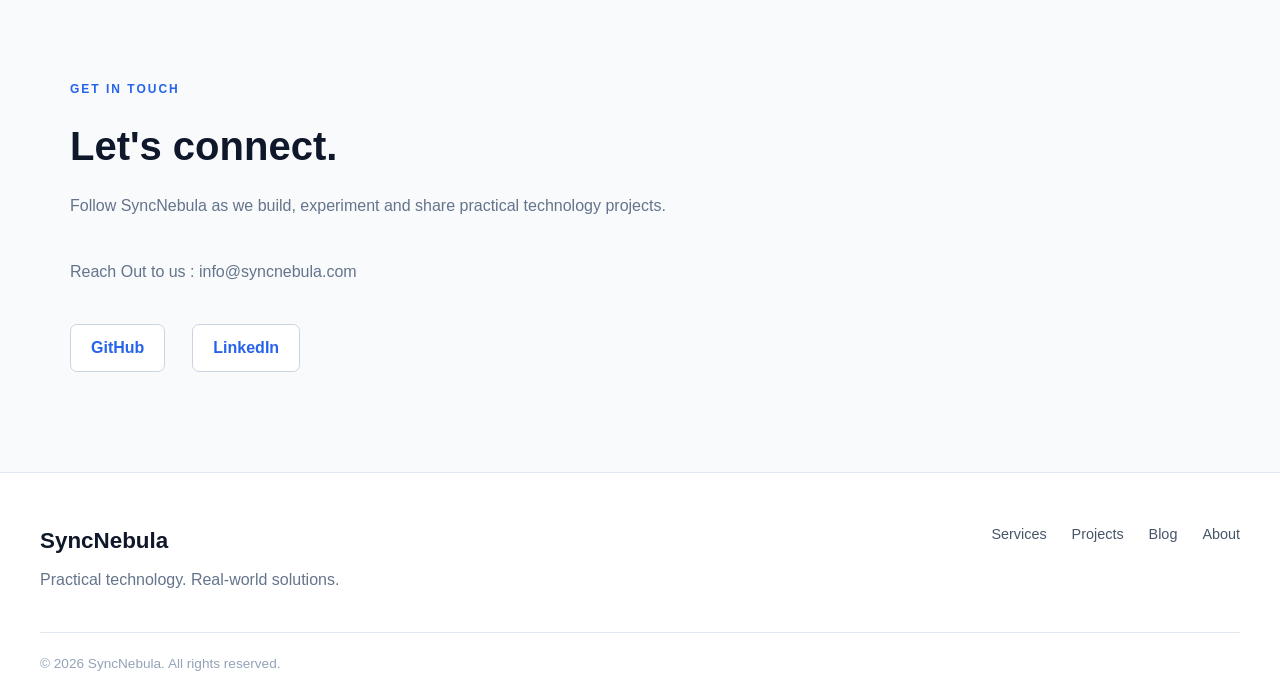
==== commit fc9eac31: "Add Email" ====
--- a/index.html
+++ b/index.html
@@ -417,6 +417,10 @@
         practical technology projects.
     </p>
 
+    <p >
+        Reach Out to us : info@syncnebula.com
+    </p>
+
     <div class="contact-links">
 
         <a href="https://github.com/"
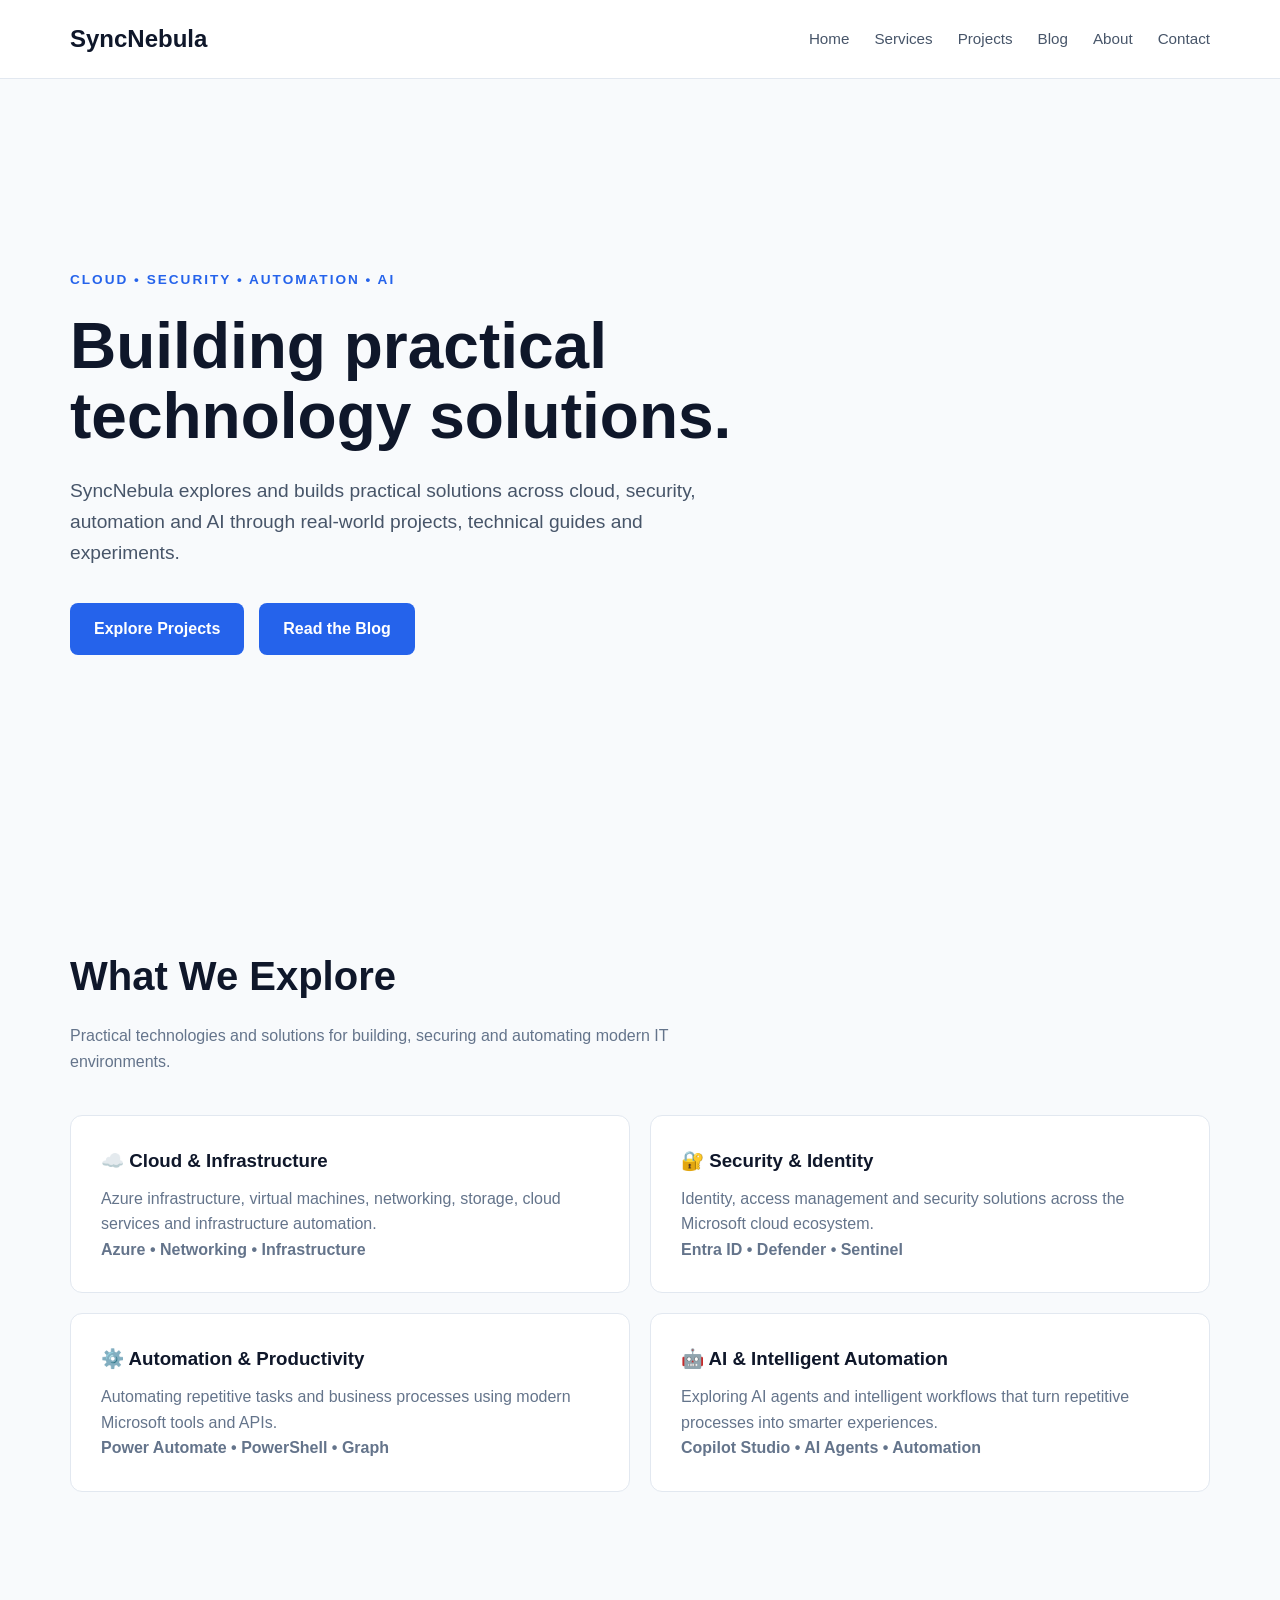
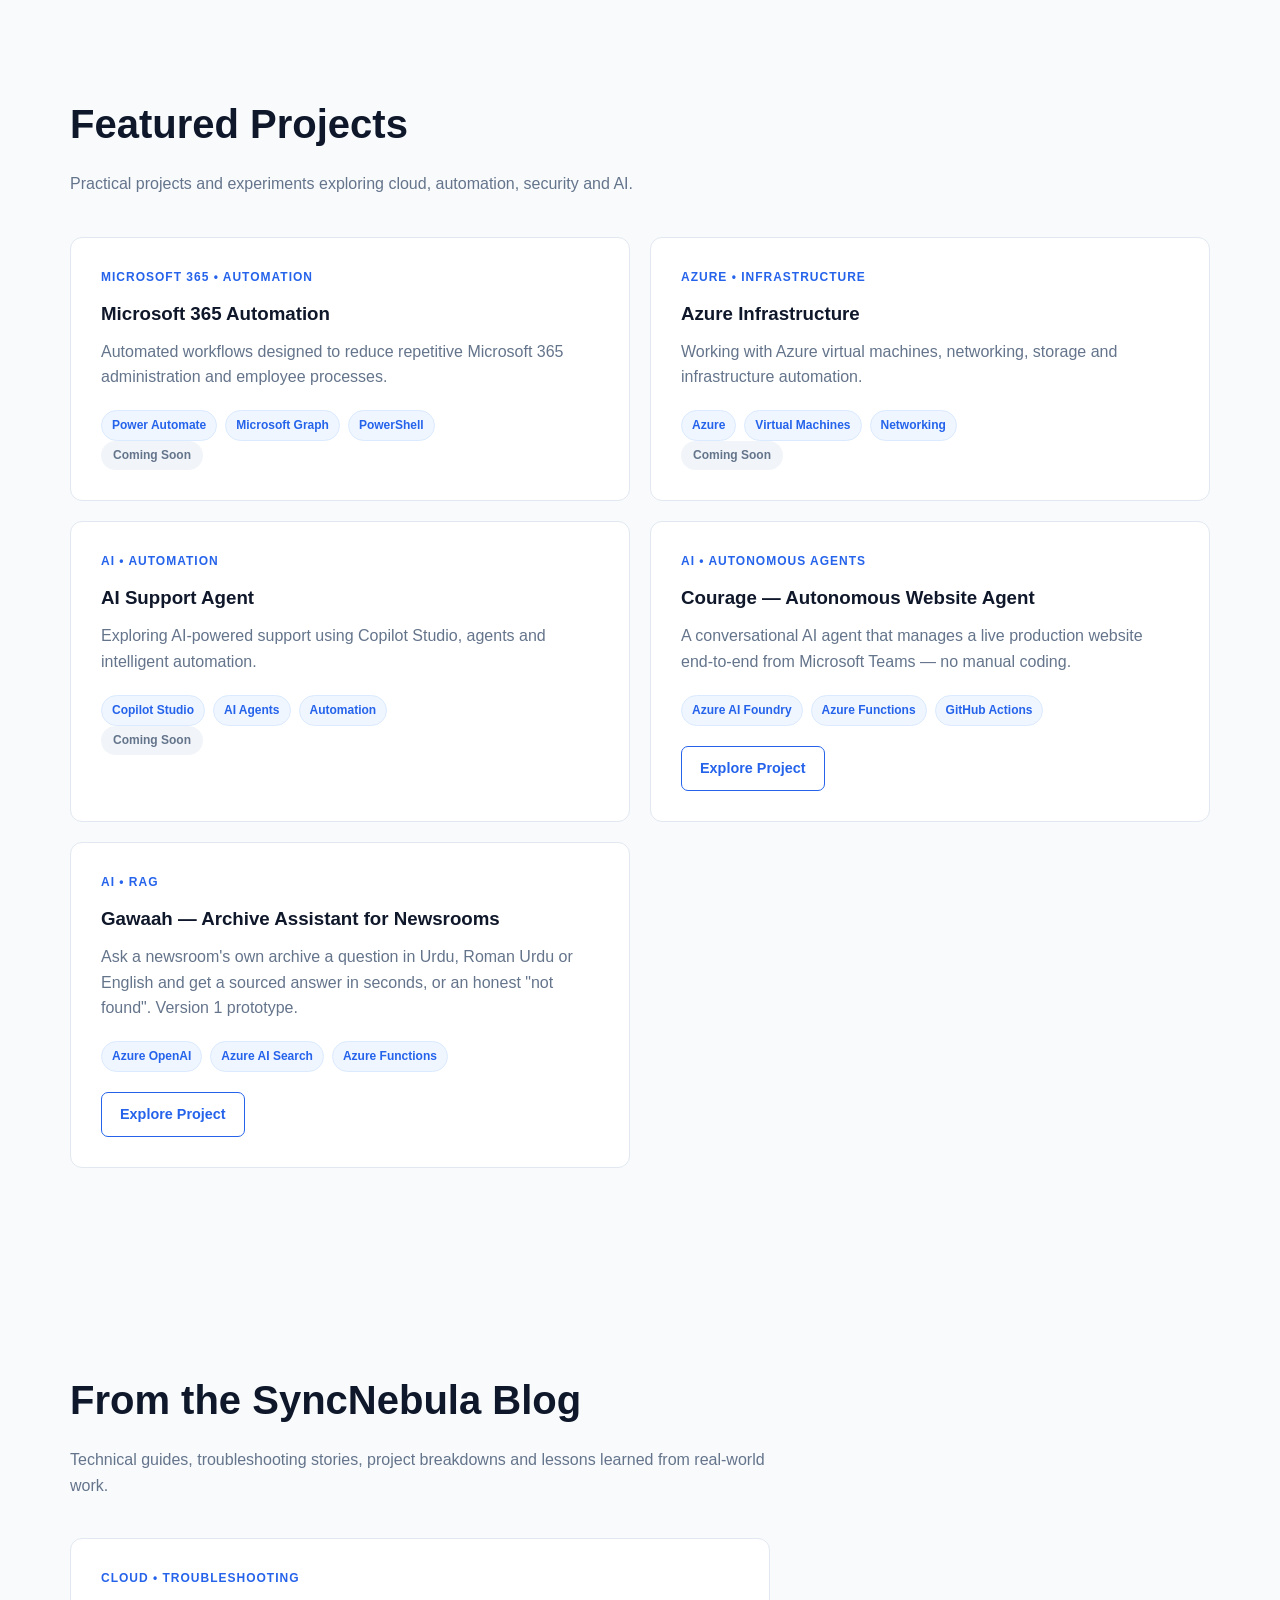
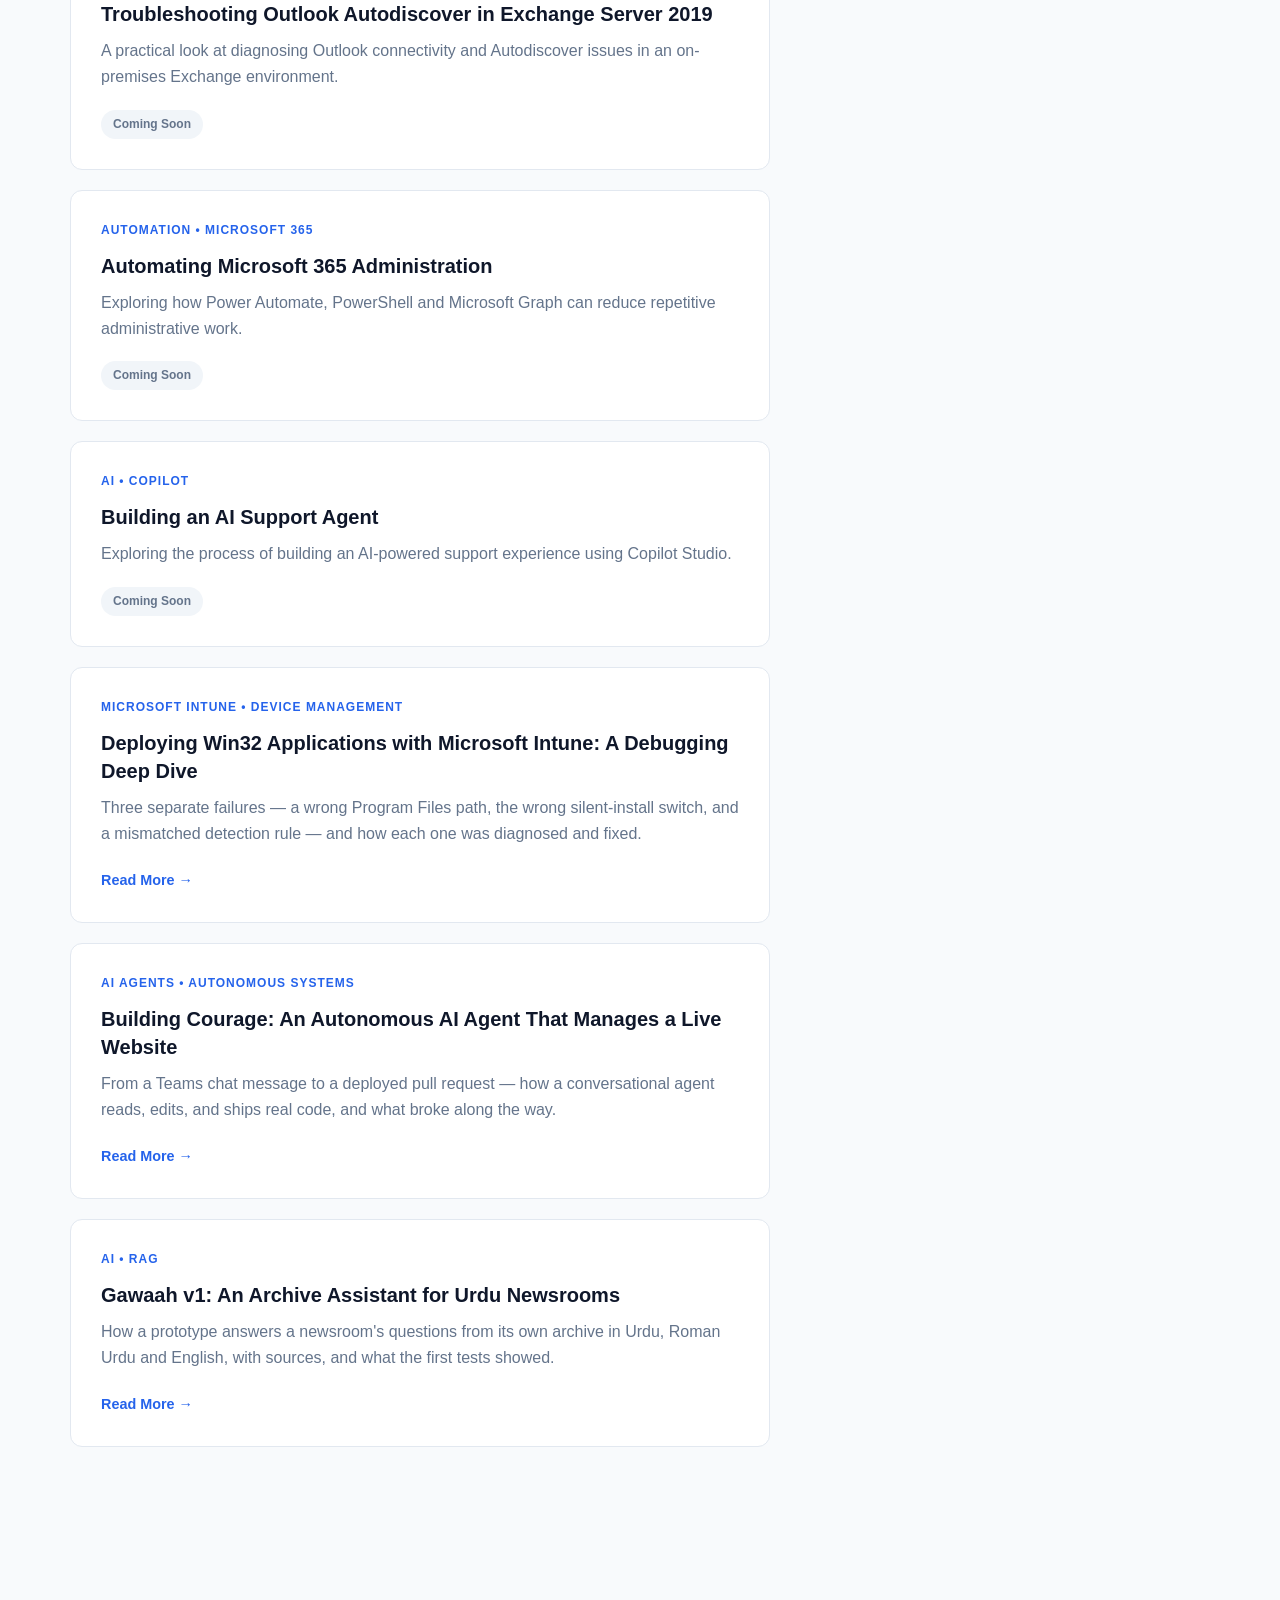
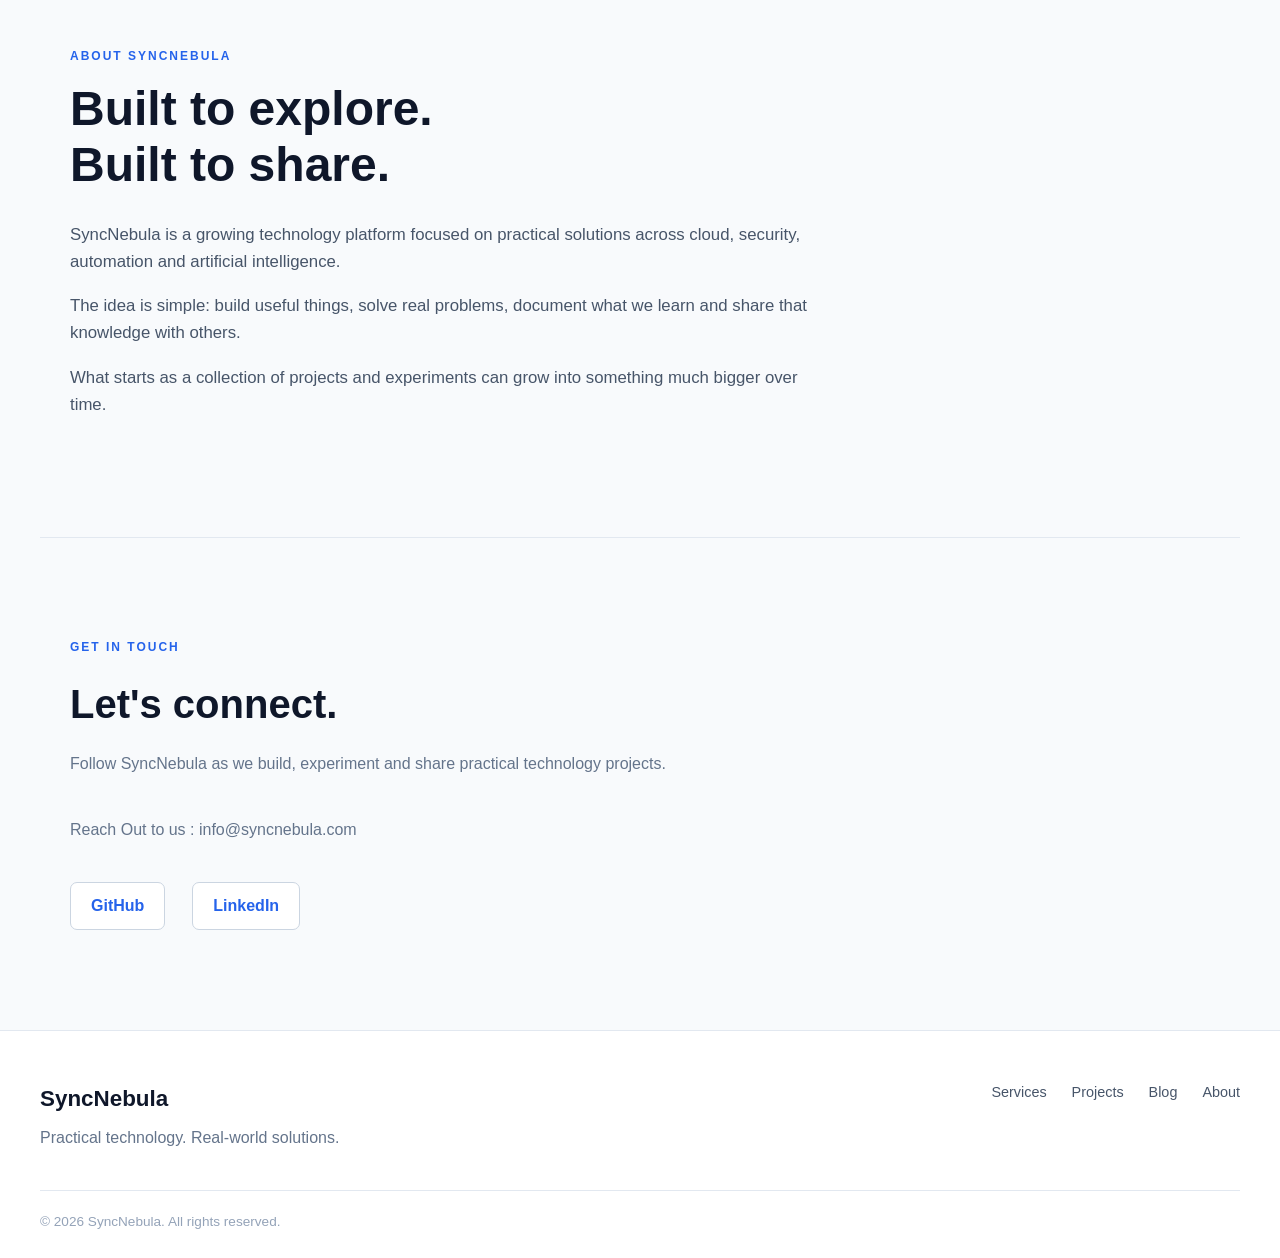
==== commit c0205a82: "Add Gawaah v1 page" ====
--- a/index.html
+++ b/index.html
@@ -158,9 +158,9 @@
                 <span>PowerShell</span>
             </div>
 
-            <a href="#blog" class="project-button">
-                Explore Project
-            </a>
+            <span class="blog-status">
+            Coming Soon
+            </span>
 
         </article>
 
@@ -184,9 +184,9 @@
                 <span>Networking</span>
             </div>
 
-            <a href="#blog" class="project-button">
-                Explore Project
-            </a>
+            <span class="blog-status">
+            Coming Soon
+            </span>
 
         </article>
 
@@ -210,9 +210,9 @@
                 <span>Automation</span>
             </div>
 
-            <a href="#blog" class="project-button">
-                Explore Project
-            </a>
+            <span class="blog-status">
+            Coming Soon
+            </span>
 
         </article>
 
@@ -242,6 +242,33 @@
 
         </article>
 
+
+        <article>
+
+            <p class="project-category">
+                AI • RAG
+            </p>
+
+            <h3>Gawaah — Archive Assistant for Newsrooms</h3>
+
+            <p>
+                Ask a newsroom's own archive a question in Urdu, Roman Urdu
+                or English and get a sourced answer in seconds, or an honest
+                "not found". Version 1 prototype.
+            </p>
+
+            <div class="project-tags">
+                <span>Azure OpenAI</span>
+                <span>Azure AI Search</span>
+                <span>Azure Functions</span>
+            </div>
+
+            <a href="blog/gawaah-v1.html" class="project-button">
+                Explore Project
+            </a>
+
+        </article>
+
     </div>
 
 </section>
@@ -373,6 +400,29 @@
 
         </article>
 
+
+        <article class="blog-card">
+
+            <p class="blog-category">
+                AI • RAG
+            </p>
+
+            <h3>
+                Gawaah v1: An Archive Assistant for Urdu Newsrooms
+            </h3>
+
+            <p>
+                How a prototype answers a newsroom's questions from its own
+                archive in Urdu, Roman Urdu and English, with sources, and
+                what the first tests showed.
+            </p>
+
+            <a href="blog/gawaah-v1.html" class="blog-link">
+                Read More →
+            </a>
+
+        </article>
+
     </div>
 
 </section>
@@ -417,7 +467,7 @@
         practical technology projects.
     </p>
 
-    <p >
+    <p>
         Reach Out to us : info@syncnebula.com
     </p>
 
@@ -438,6 +488,8 @@
     </div>
 
 </section>
+
+    </main>
 
   <!-- Footer -->
 <footer>
@@ -466,4 +518,6 @@
     </div>
 
 </footer>
+
+</body>
 </html>
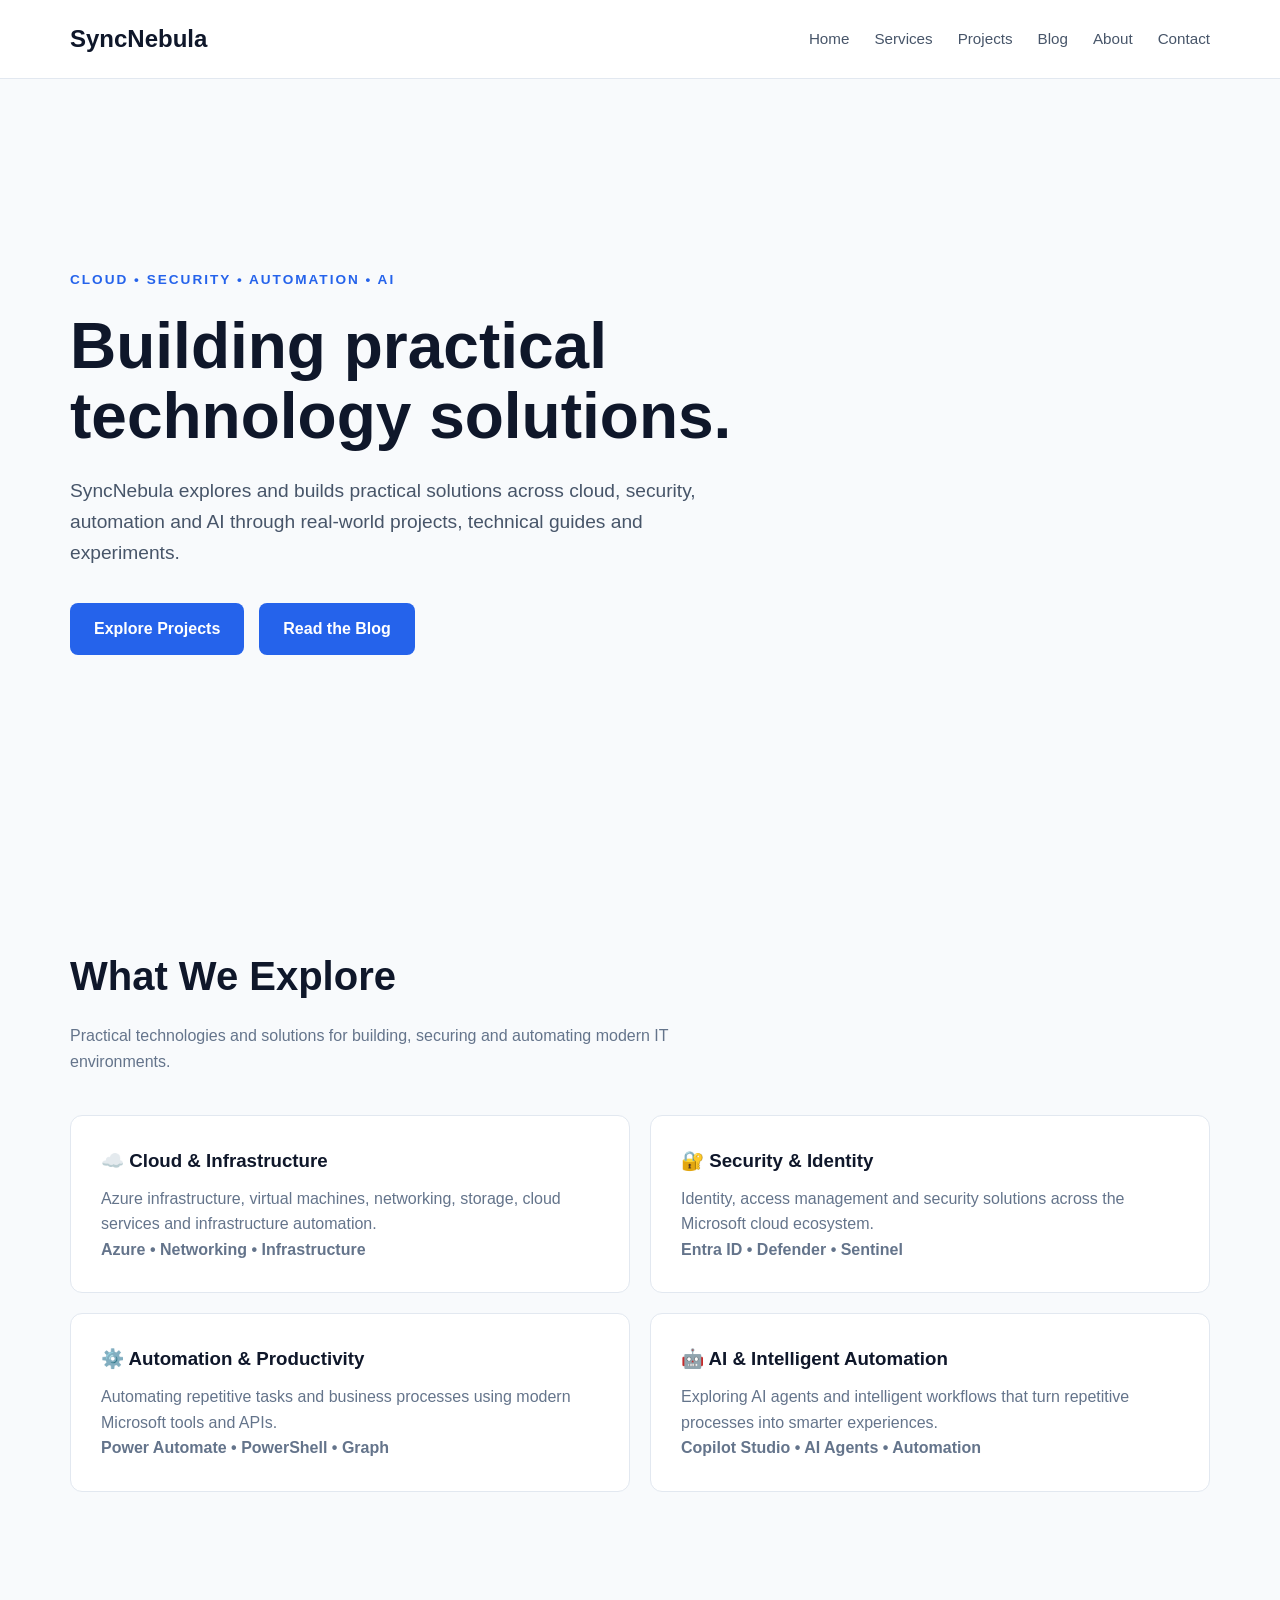
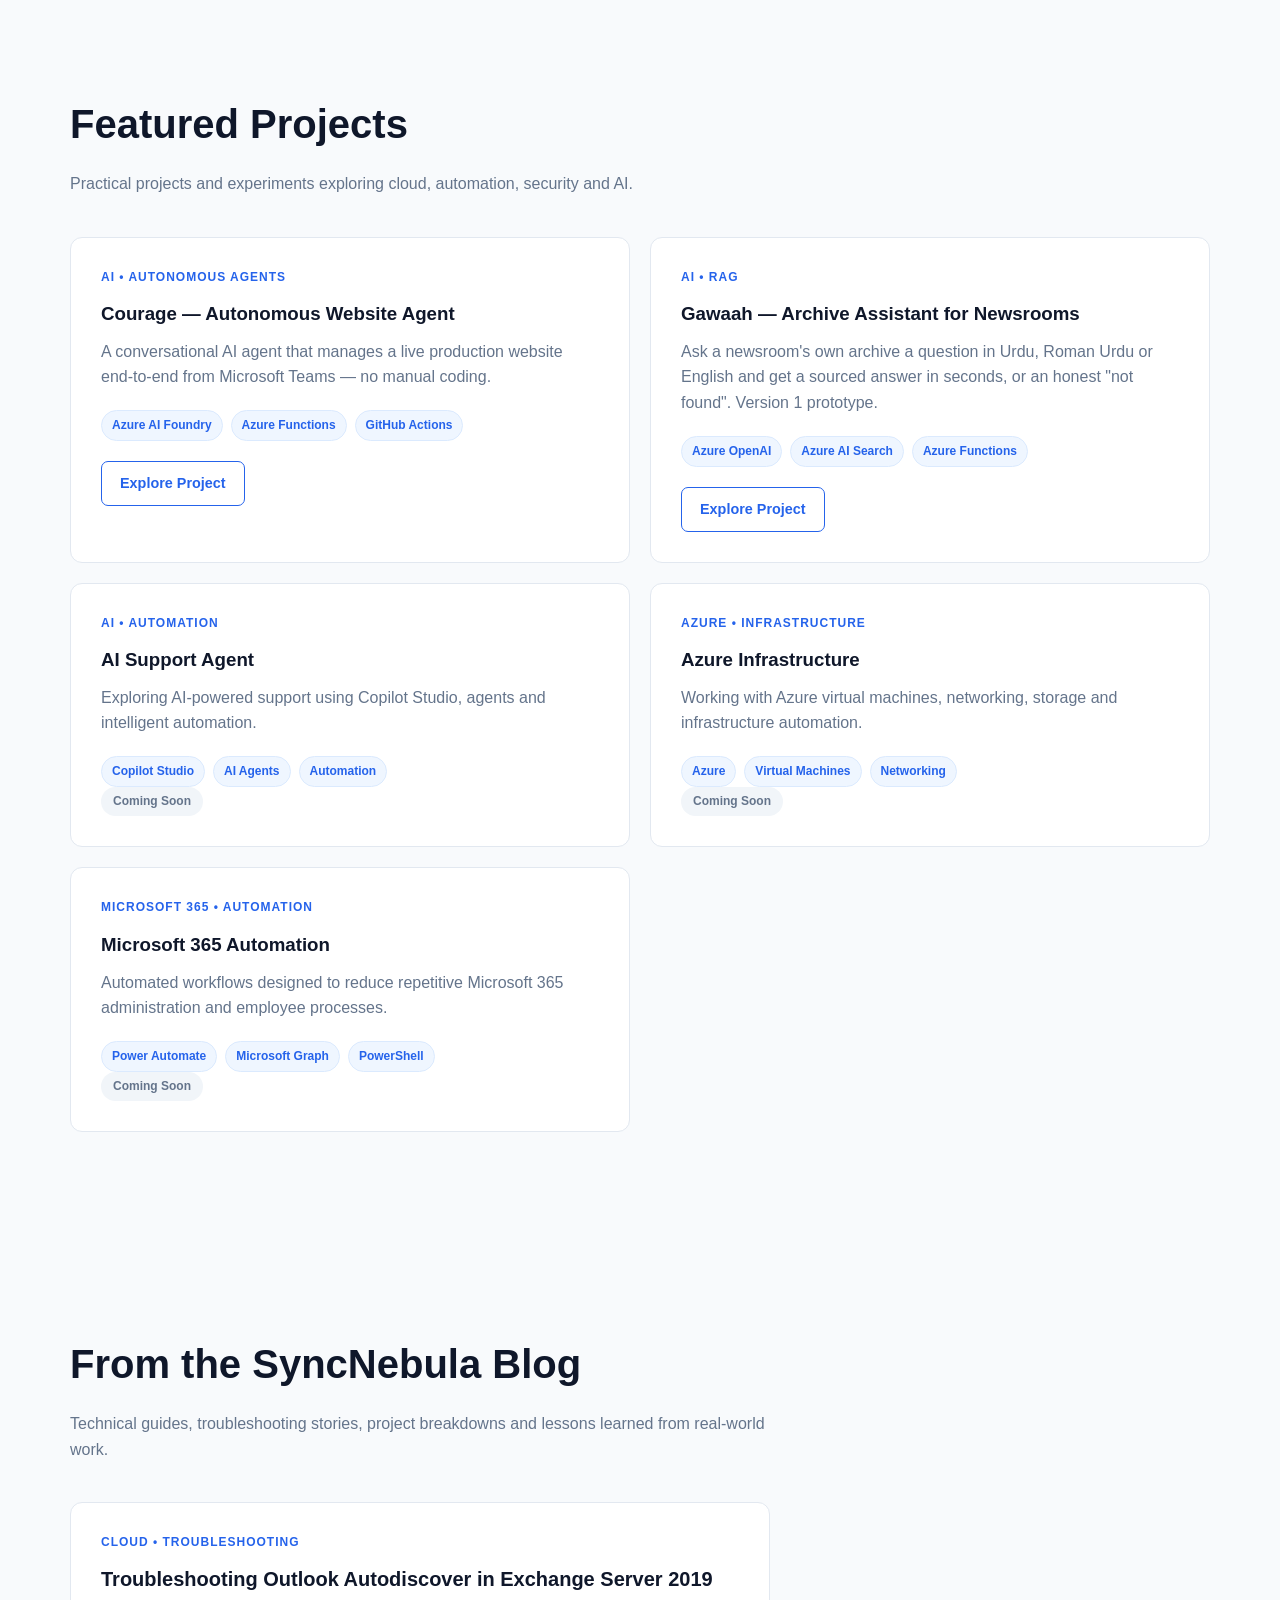
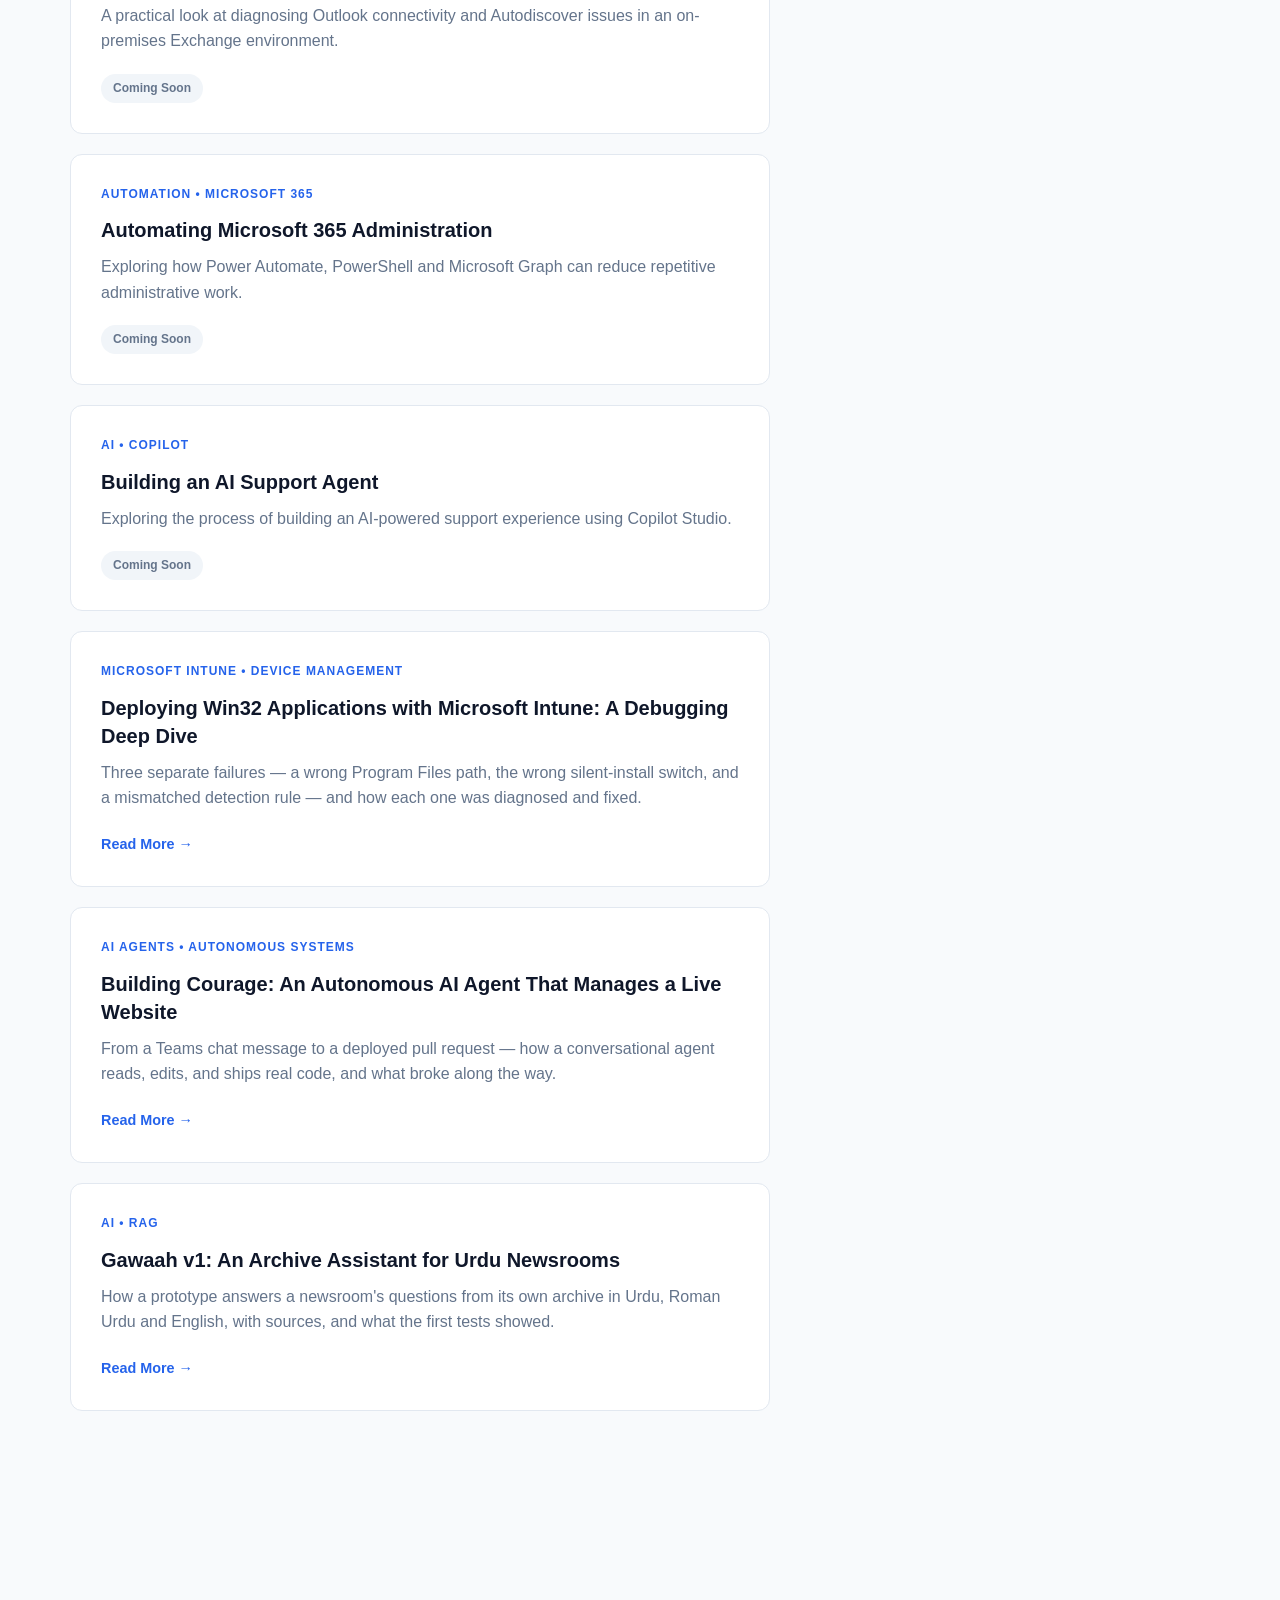
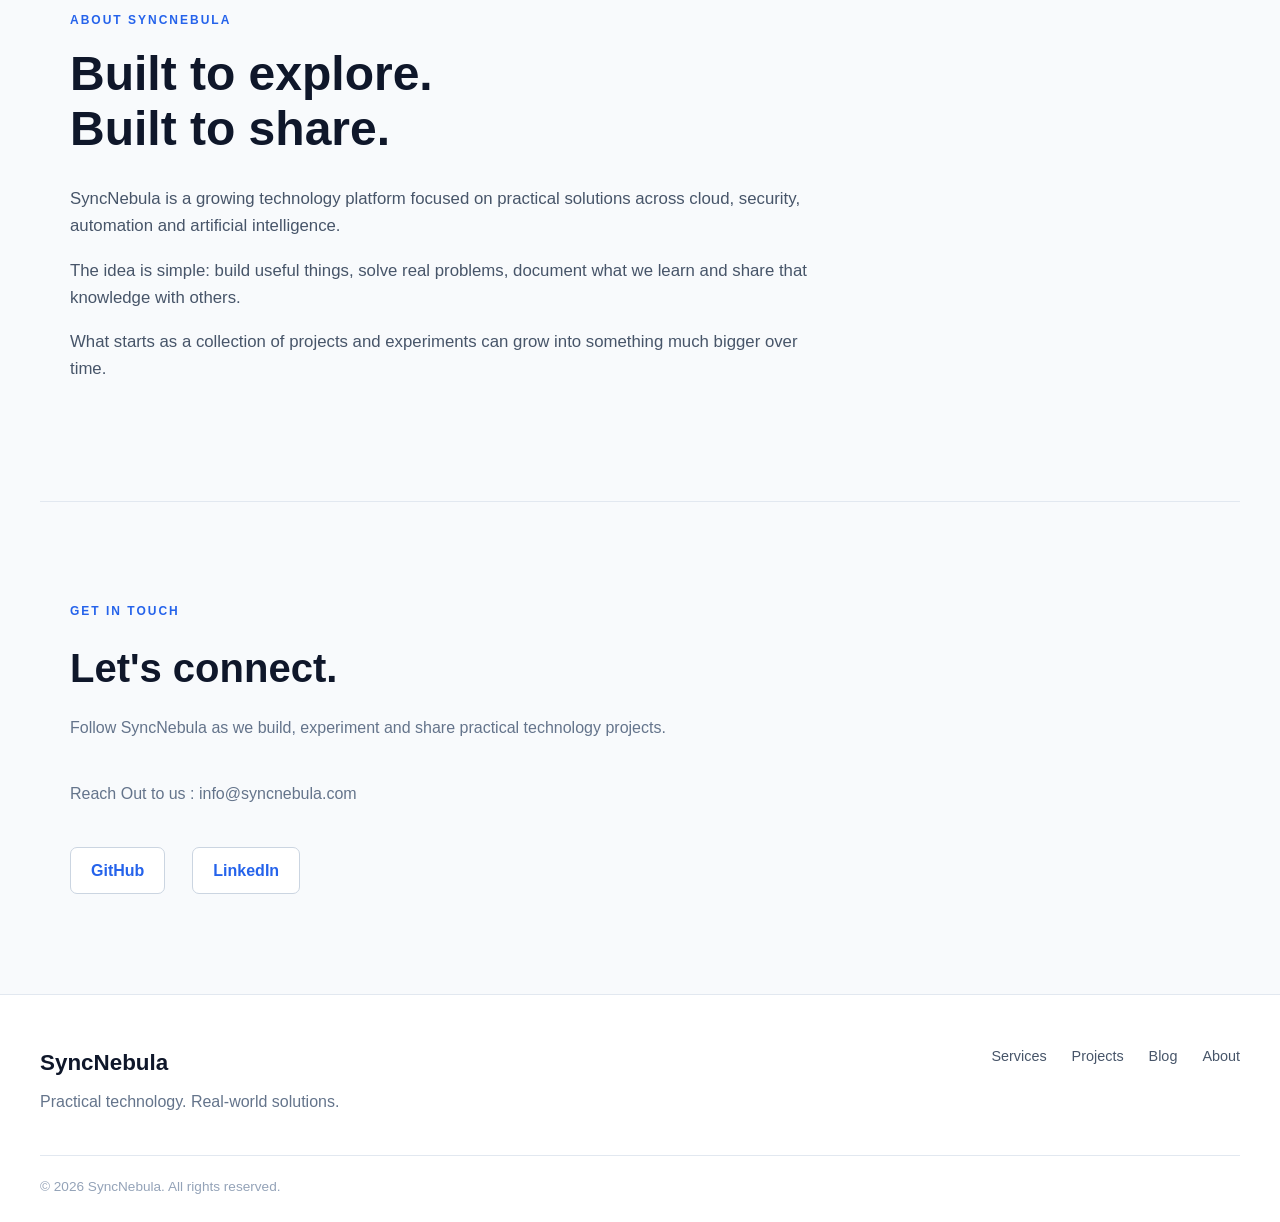
==== commit 23e98e35: "Update index.html" ====
--- a/index.html
+++ b/index.html
@@ -142,6 +142,117 @@
         <article>
 
             <p class="project-category">
+                AI • AUTONOMOUS AGENTS
+            </p>
+
+            <h3>Courage — Autonomous Website Agent</h3>
+
+            <p>
+                A conversational AI agent that manages a live production
+                website end-to-end from Microsoft Teams — no manual coding.
+            </p>
+
+            <div class="project-tags">
+                <span>Azure AI Foundry</span>
+                <span>Azure Functions</span>
+                <span>GitHub Actions</span>
+            </div>
+
+            <a href="blog/courage-autonomous-ai-agent.html" class="project-button">
+                Explore Project
+            </a>
+
+        </article>
+
+
+        <article>
+
+            <p class="project-category">
+                AI • RAG
+            </p>
+
+            <h3>Gawaah — Archive Assistant for Newsrooms</h3>
+
+            <p>
+                Ask a newsroom's own archive a question in Urdu, Roman Urdu
+                or English and get a sourced answer in seconds, or an honest
+                "not found". Version 1 prototype.
+            </p>
+
+            <div class="project-tags">
+                <span>Azure OpenAI</span>
+                <span>Azure AI Search</span>
+                <span>Azure Functions</span>
+            </div>
+
+            <a href="blog/gawaah-v1.html" class="project-button">
+                Explore Project
+            </a>
+
+        </article>
+
+        
+
+
+        <article>
+
+            <p class="project-category">
+                AI • AUTOMATION
+            </p>
+
+            <h3>AI Support Agent</h3>
+
+            <p>
+                Exploring AI-powered support using Copilot Studio,
+                agents and intelligent automation.
+            </p>
+
+            <div class="project-tags">
+                <span>Copilot Studio</span>
+                <span>AI Agents</span>
+                <span>Automation</span>
+            </div>
+
+            <span class="blog-status">
+            Coming Soon
+            </span>
+
+        </article>
+
+
+        
+
+         <article>
+
+            <p class="project-category">
+                AZURE • INFRASTRUCTURE
+            </p>
+
+            <h3>Azure Infrastructure</h3>
+
+            <p>
+                Working with Azure virtual machines, networking,
+                storage and infrastructure automation.
+            </p>
+
+            <div class="project-tags">
+                <span>Azure</span>
+                <span>Virtual Machines</span>
+                <span>Networking</span>
+            </div>
+
+            <span class="blog-status">
+            Coming Soon
+            </span>
+
+        </article>
+
+
+        
+
+         <article>
+
+            <p class="project-category">
                 MICROSOFT 365 • AUTOMATION
             </p>
 
@@ -161,111 +272,6 @@
             <span class="blog-status">
             Coming Soon
             </span>
-
-        </article>
-
-
-        <article>
-
-            <p class="project-category">
-                AZURE • INFRASTRUCTURE
-            </p>
-
-            <h3>Azure Infrastructure</h3>
-
-            <p>
-                Working with Azure virtual machines, networking,
-                storage and infrastructure automation.
-            </p>
-
-            <div class="project-tags">
-                <span>Azure</span>
-                <span>Virtual Machines</span>
-                <span>Networking</span>
-            </div>
-
-            <span class="blog-status">
-            Coming Soon
-            </span>
-
-        </article>
-
-
-        <article>
-
-            <p class="project-category">
-                AI • AUTOMATION
-            </p>
-
-            <h3>AI Support Agent</h3>
-
-            <p>
-                Exploring AI-powered support using Copilot Studio,
-                agents and intelligent automation.
-            </p>
-
-            <div class="project-tags">
-                <span>Copilot Studio</span>
-                <span>AI Agents</span>
-                <span>Automation</span>
-            </div>
-
-            <span class="blog-status">
-            Coming Soon
-            </span>
-
-        </article>
-
-
-        <article>
-
-            <p class="project-category">
-                AI • AUTONOMOUS AGENTS
-            </p>
-
-            <h3>Courage — Autonomous Website Agent</h3>
-
-            <p>
-                A conversational AI agent that manages a live production
-                website end-to-end from Microsoft Teams — no manual coding.
-            </p>
-
-            <div class="project-tags">
-                <span>Azure AI Foundry</span>
-                <span>Azure Functions</span>
-                <span>GitHub Actions</span>
-            </div>
-
-            <a href="blog/courage-autonomous-ai-agent.html" class="project-button">
-                Explore Project
-            </a>
-
-        </article>
-
-
-        <article>
-
-            <p class="project-category">
-                AI • RAG
-            </p>
-
-            <h3>Gawaah — Archive Assistant for Newsrooms</h3>
-
-            <p>
-                Ask a newsroom's own archive a question in Urdu, Roman Urdu
-                or English and get a sourced answer in seconds, or an honest
-                "not found". Version 1 prototype.
-            </p>
-
-            <div class="project-tags">
-                <span>Azure OpenAI</span>
-                <span>Azure AI Search</span>
-                <span>Azure Functions</span>
-            </div>
-
-            <a href="blog/gawaah-v1.html" class="project-button">
-                Explore Project
-            </a>
 
         </article>
 
@@ -520,4 +526,4 @@
 </footer>
 
 </body>
-</html>+</html>
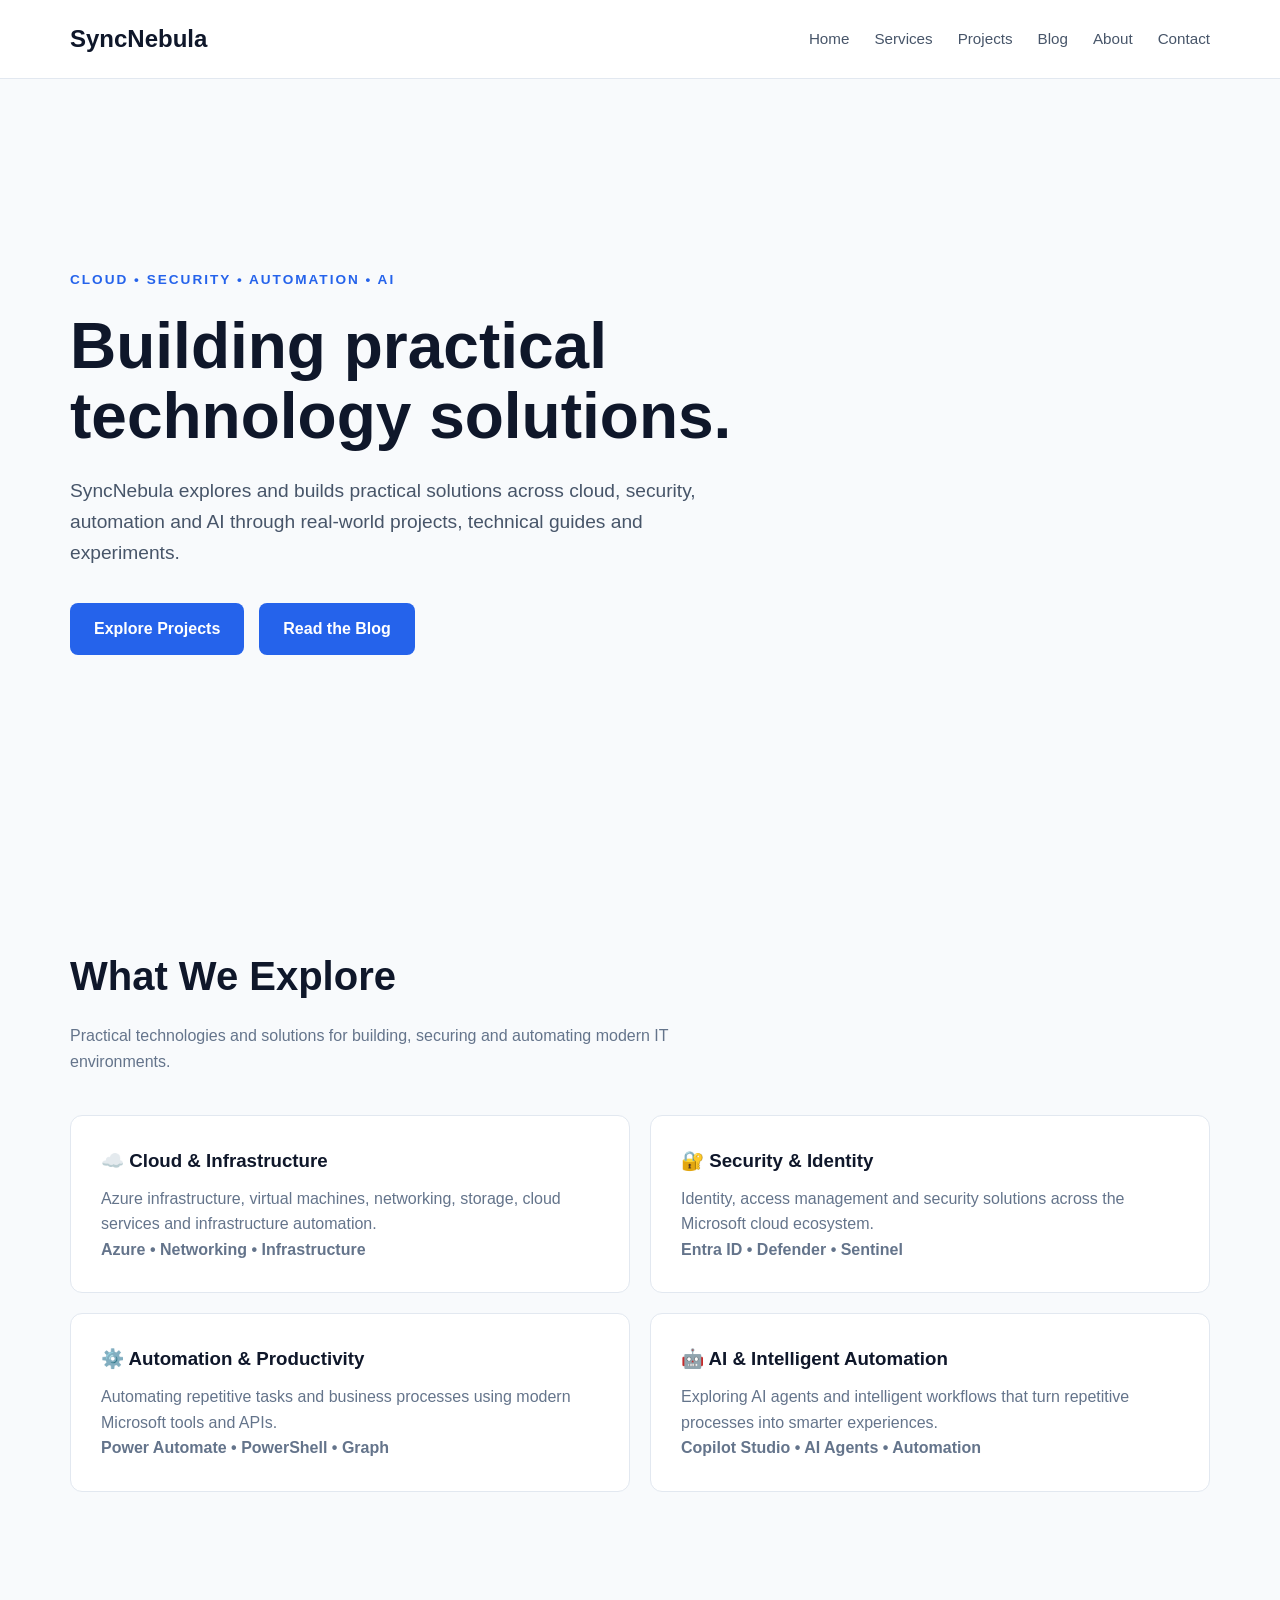
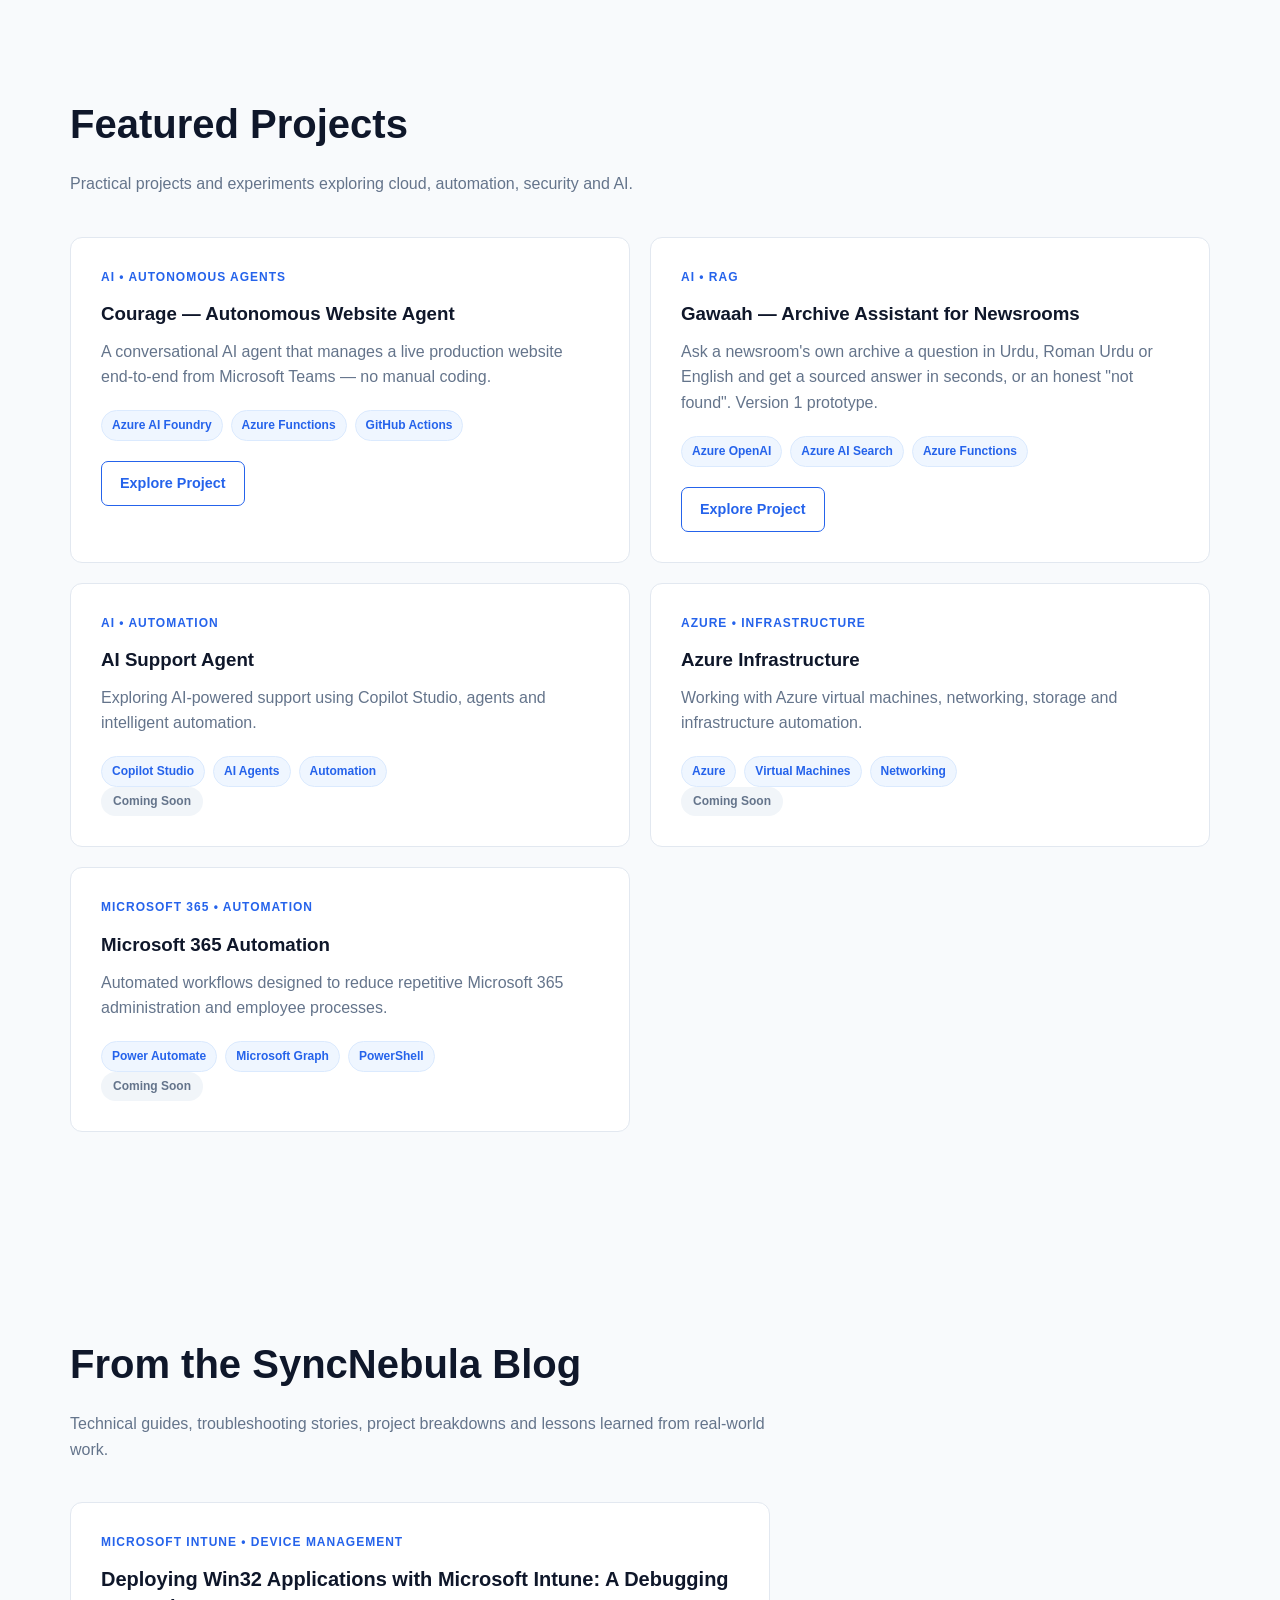
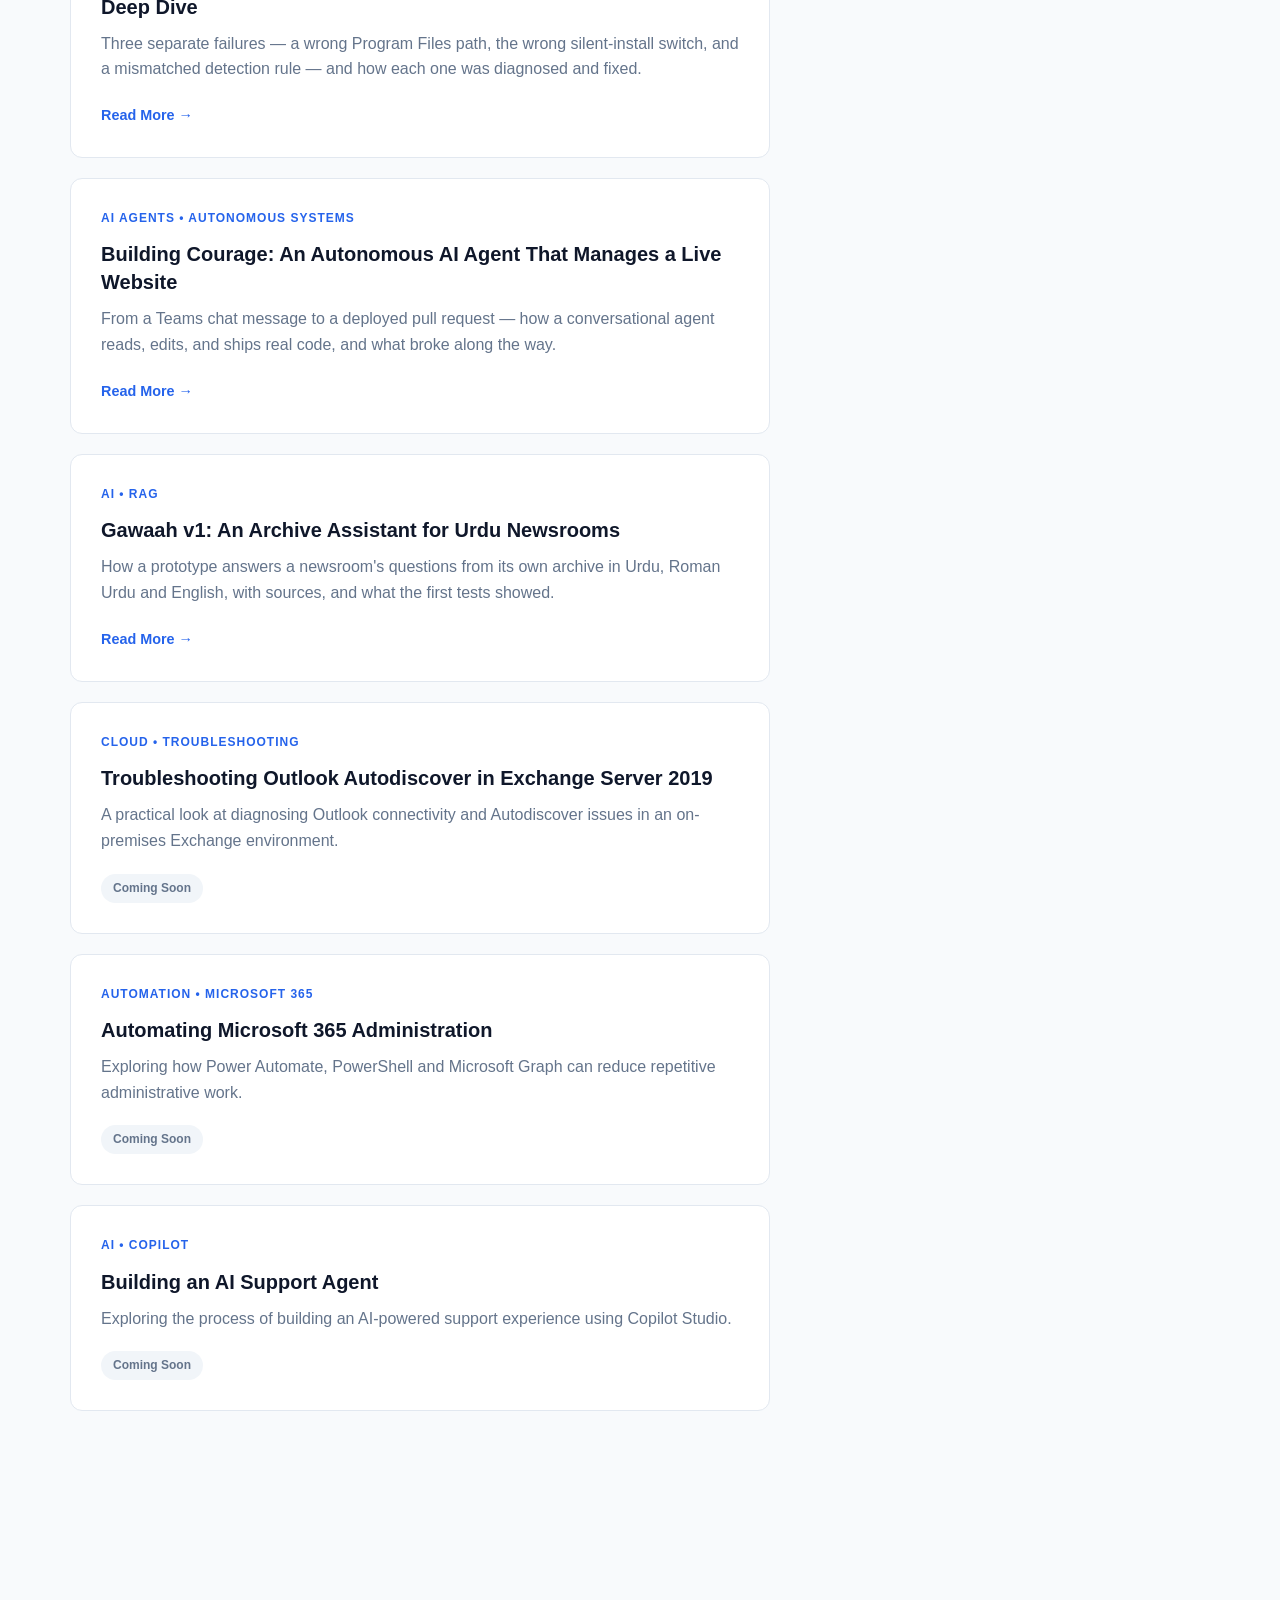
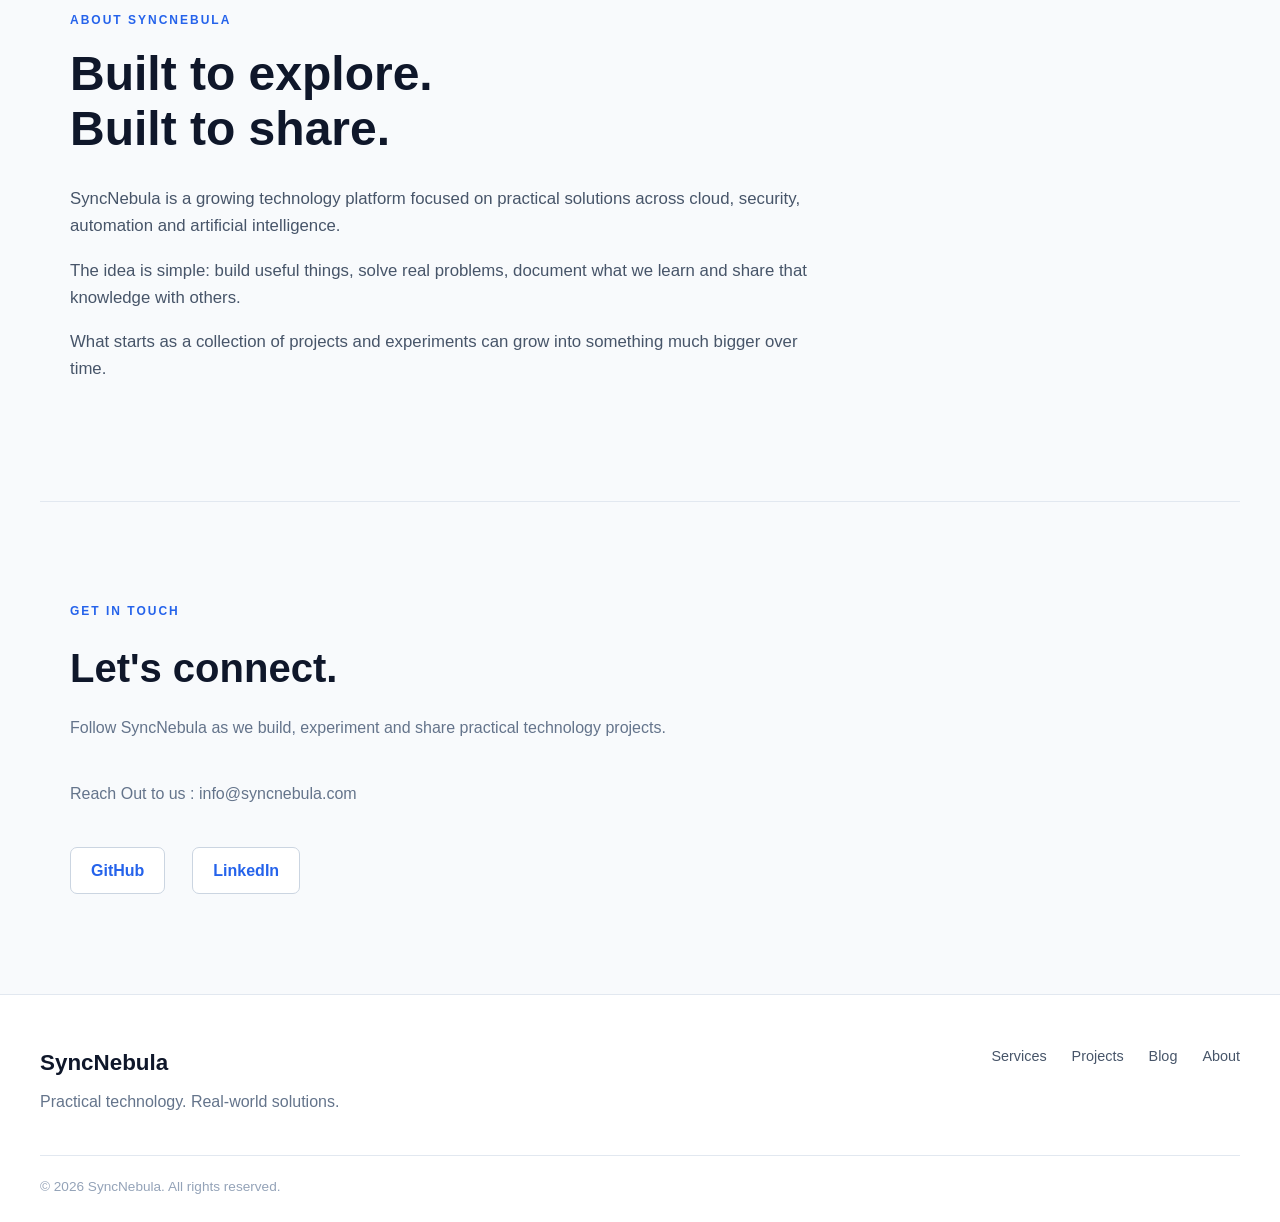
==== commit 52528aa5: "Update index.html" ====
--- a/index.html
+++ b/index.html
@@ -293,6 +293,77 @@
 
         <article class="blog-card">
 
+    <p class="blog-category">
+        MICROSOFT INTUNE • DEVICE MANAGEMENT
+    </p>
+
+    <h3>
+        Deploying Win32 Applications with Microsoft Intune:
+        A Debugging Deep Dive
+    </h3>
+
+    <p>
+        Three separate failures — a wrong Program Files path, the wrong
+        silent-install switch, and a mismatched detection rule — and how
+        each one was diagnosed and fixed.
+    </p>
+
+    <a href="blog/intune-win32-app-deployment.html" class="blog-link">
+        Read More →
+    </a>
+
+</article>
+
+
+        <article class="blog-card">
+
+            <p class="blog-category">
+                AI AGENTS • AUTONOMOUS SYSTEMS
+            </p>
+
+            <h3>
+                Building Courage: An Autonomous AI Agent
+                That Manages a Live Website
+            </h3>
+
+            <p>
+                From a Teams chat message to a deployed pull request —
+                how a conversational agent reads, edits, and ships real
+                code, and what broke along the way.
+            </p>
+
+            <a href="blog/courage-autonomous-ai-agent.html" class="blog-link">
+                Read More →
+            </a>
+
+        </article>
+
+
+        <article class="blog-card">
+
+            <p class="blog-category">
+                AI • RAG
+            </p>
+
+            <h3>
+                Gawaah v1: An Archive Assistant for Urdu Newsrooms
+            </h3>
+
+            <p>
+                How a prototype answers a newsroom's questions from its own
+                archive in Urdu, Roman Urdu and English, with sources, and
+                what the first tests showed.
+            </p>
+
+            <a href="blog/gawaah-v1.html" class="blog-link">
+                Read More →
+            </a>
+
+        </article>
+
+
+         <article class="blog-card">
+
             <p class="blog-category">
                 CLOUD • TROUBLESHOOTING
             </p>
@@ -355,77 +426,6 @@
             <span class="blog-status">
                 Coming Soon
             </span>
-
-        </article>
-
-
-        <article class="blog-card">
-
-    <p class="blog-category">
-        MICROSOFT INTUNE • DEVICE MANAGEMENT
-    </p>
-
-    <h3>
-        Deploying Win32 Applications with Microsoft Intune:
-        A Debugging Deep Dive
-    </h3>
-
-    <p>
-        Three separate failures — a wrong Program Files path, the wrong
-        silent-install switch, and a mismatched detection rule — and how
-        each one was diagnosed and fixed.
-    </p>
-
-    <a href="blog/intune-win32-app-deployment.html" class="blog-link">
-        Read More →
-    </a>
-
-</article>
-
-
-        <article class="blog-card">
-
-            <p class="blog-category">
-                AI AGENTS • AUTONOMOUS SYSTEMS
-            </p>
-
-            <h3>
-                Building Courage: An Autonomous AI Agent
-                That Manages a Live Website
-            </h3>
-
-            <p>
-                From a Teams chat message to a deployed pull request —
-                how a conversational agent reads, edits, and ships real
-                code, and what broke along the way.
-            </p>
-
-            <a href="blog/courage-autonomous-ai-agent.html" class="blog-link">
-                Read More →
-            </a>
-
-        </article>
-
-
-        <article class="blog-card">
-
-            <p class="blog-category">
-                AI • RAG
-            </p>
-
-            <h3>
-                Gawaah v1: An Archive Assistant for Urdu Newsrooms
-            </h3>
-
-            <p>
-                How a prototype answers a newsroom's questions from its own
-                archive in Urdu, Roman Urdu and English, with sources, and
-                what the first tests showed.
-            </p>
-
-            <a href="blog/gawaah-v1.html" class="blog-link">
-                Read More →
-            </a>
 
         </article>
 
